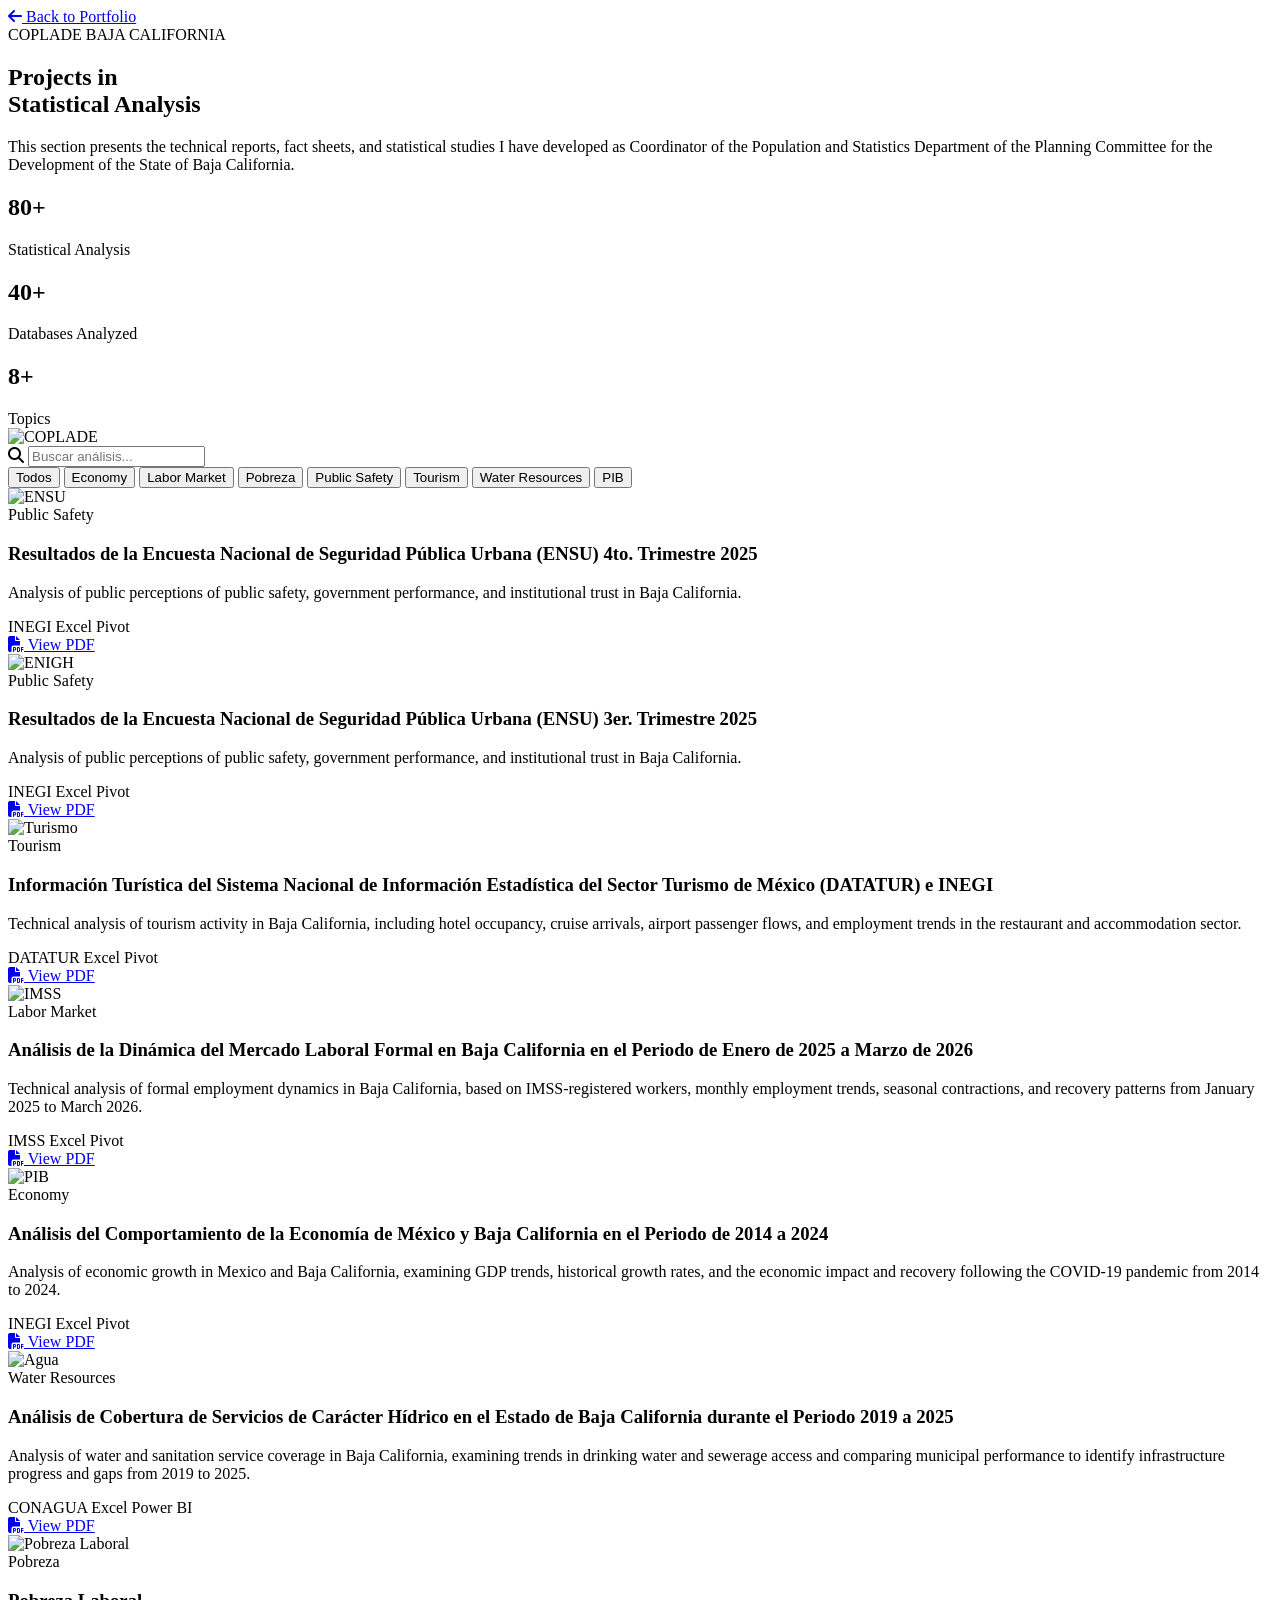
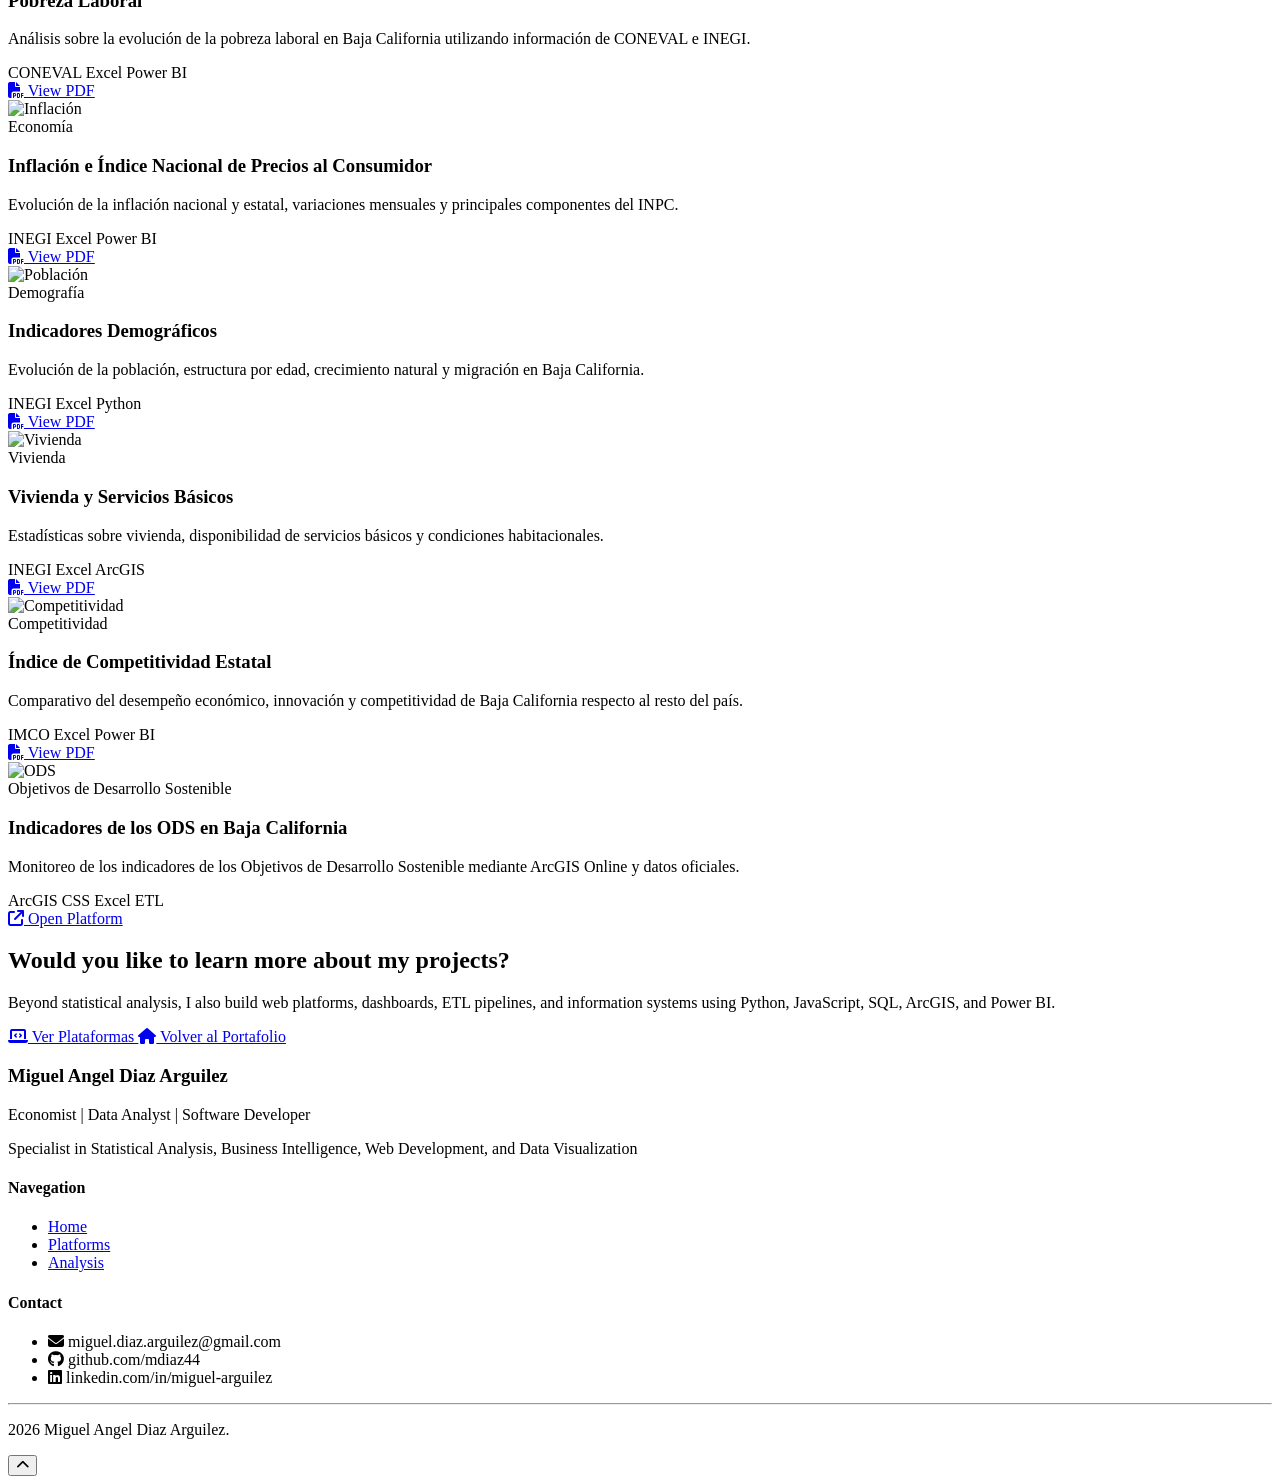
==== analisis.html @ 90a71ef4 "Add files via upload" ====
<!DOCTYPE html>
<html lang="es">

<head>

    <meta charset="UTF-8">

    <meta name="viewport" content="width=device-width, initial-scale=1.0">

    <title>Statistical Analysis | COPLADE Baja California</title>

    <!-- Google Fonts -->

    <link href="https://fonts.googleapis.com/css2?family=Poppins:wght@300;400;500;600;700&display=swap"
        rel="stylesheet">

    <!-- Font Awesome -->

    <link rel="stylesheet"
        href="https://cdnjs.cloudflare.com/ajax/libs/font-awesome/6.7.2/css/all.min.css">

    <link rel="stylesheet" href="css/analisis.css">

</head>

<body>

    <!--==================================================
                    MENU SUPERIOR
    ===================================================-->

    <header class="topbar">

        <div class="container">

            <a href="index.html" class="back-button">

                <i class="fa-solid fa-arrow-left"></i>

                Back to Portfolio

            </a>

        </div>

    </header>

    <!--==================================================
                    HERO
    ===================================================-->

    <section class="hero">

        <div class="container hero-content">

            <div class="hero-text">

                <span class="badge">

                    COPLADE BAJA CALIFORNIA

                </span>

                <h1>

                    Projects in<br>

                    <span>Statistical Analysis</span>

                </h1>

                <p>

                    This section presents the technical reports, fact sheets, and statistical studies I have developed as Coordinator of the Population and Statistics Department of the Planning Committee for the Development of the State of Baja California.

                </p>

                <div class="hero-info">

                    <div>

                        <h2>80+</h2>

                        <span>Statistical Analysis</span>

                    </div>

                    <div>

                        <h2>40+</h2>

                        <span>Databases Analyzed</span>

                    </div>

                    <div>

                        <h2>8+</h2>

                        <span>Topics</span>

                    </div>

                </div>

            </div>

            <div class="hero-image">

                <img src="img/coplade.png"
                    alt="COPLADE">

            </div>

        </div>

    </section>

    <!--==================================================
                    BUSCADOR
    ===================================================-->

    <section class="search-section">

        <div class="container">

            <div class="search-box">

                <i class="fa-solid fa-magnifying-glass"></i>

                <input
                    type="text"
                    id="searchInput"
                    placeholder="Buscar análisis...">

            </div>

        </div>

    </section>

    <!--==================================================
                    FILTROS
    ===================================================-->

    <section class="filters">

        <div class="container">

            <button class="filter active">

                Todos

            </button>

            <button class="filter">

                Economy

            </button>

            <button class="filter">

                Labor Market

            </button>

            <button class="filter">

                Pobreza

            </button>

            <button class="filter">

                Public Safety

            </button>

            <button class="filter">

                Tourism

            </button>

            <button class="filter">

                Water Resources

            </button>

            <button class="filter">

                PIB

            </button>

        </div>

    </section>

    <!--==================================================
                INICIO DE LAS TARJETAS
    ===================================================-->

    <section class="documents">

        <div class="container">

            <div class="documents-grid">

                <!--
                    Aquí comenzarán todas las tarjetas
                    de los análisis estadísticos.
                --><!--==================================================
                TARJETA 1
===================================================-->

<div class="document-card">

    <img src="img/ENSU.jpg"
        alt="ENSU">

    <div class="document-content">

        <span class="category seguridad">
            Public Safety
        </span>

        <h3>
            Resultados de la Encuesta Nacional de Seguridad Pública Urbana (ENSU) 4to. Trimestre 2025
        </h3>

        <p>

            Analysis of public perceptions of public safety, government performance, and institutional trust in Baja California.

        </p>

        <div class="tags">

            <span>INEGI</span>

            <span>Excel</span>

            <span>Pivot</span>

        </div>

        <a href="pdf_analisis/Analisis_Percepción_desempeño_ENSU 4to trim 25.pdf"
            target="_blank"
            class="document-btn">

            <i class="fa-solid fa-file-pdf"></i>

            View PDF

        </a>

    </div>

</div>

<!--==================================================-->

<div class="document-card">

    <img src="img/ENSU.jpg"
        alt="ENIGH">

    <div class="document-content">

        <span class="category seguridad">
            Public Safety
        </span>

        <h3>

            Resultados de la Encuesta Nacional de Seguridad Pública Urbana (ENSU) 3er. Trimestre 2025

        </h3>

        <p>

            Analysis of public perceptions of public safety, government performance, and institutional trust in Baja California.

        </p>

        <div class="tags">

            <span>INEGI</span>

            <span>Excel</span>

            <span>Pivot</span>

        </div>

        <a href="pdf_analisis/Ficha-informativa-ENSU-3er-trim-25_con_graficas.pdf"
            class="document-btn"
            target="_blank">

            <i class="fa-solid fa-file-pdf"></i>

            View PDF

        </a>

    </div>

</div>

<!--==================================================-->

<div class="document-card">

    <img src="img/turismo.png"
        alt="Turismo">

    <div class="document-content">

        <span class="category turismo">

            Tourism

        </span>

        <h3>

            Información Turística del Sistema Nacional de Información Estadística del Sector Turismo de México (DATATUR) e INEGI

        </h3>

        <p>

            Technical analysis of tourism activity in Baja California, including hotel occupancy, cruise arrivals, airport passenger flows, and employment trends in the restaurant and accommodation sector.

        </p>

        <div class="tags">

            <span>DATATUR</span>

            <span>Excel</span>

            <span>Pivot</span>

        </div>

        <a href="pdf_analisis/INFORMACIÓN-SOBRE-TURISMO-DE-BAJA-CALIFORNIA-01.26-2.pdf"
            target="_blank"
            class="document-btn">

            <i class="fa-solid fa-file-pdf"></i>

            View PDF

        </a>

    </div>

</div>

<!--==================================================-->

<div class="document-card">

    <img src="img/IMSS.jpg"
        alt="IMSS">

    <div class="document-content">

        <span class="category empleo">

            Labor Market

        </span>

        <h3>

            Análisis de la Dinámica del Mercado Laboral Formal en Baja California en el Periodo de Enero de 2025 a Marzo de 2026

        </h3>

        <p>

            Technical analysis of formal employment dynamics in Baja California, based on IMSS-registered workers, monthly employment trends, seasonal contractions, and recovery patterns from January 2025 to March 2026.

        </p>

        <div class="tags">

            <span>IMSS</span>

            <span>Excel</span>

            <span>Pivot</span>

        </div>

        <a href="pdf_analisis/trabajadores_IMSS_1_trim_2025_vs_2026.pdf"
            target="_blank"
            class="document-btn">

            <i class="fa-solid fa-file-pdf"></i>

            View PDF

        </a>

    </div>

</div>

<!--==================================================-->

<div class="document-card">

    <img src="img/PIB.png"
        alt="PIB">

    <div class="document-content">

        <span class="category economia">

            Economy

        </span>

        <h3>

            Análisis del Comportamiento de la Economía de México y Baja California en el Periodo de 2014 a 2024

        </h3>

        <p>

            Analysis of economic growth in Mexico and Baja California, examining GDP trends, historical growth rates, and the economic impact and recovery following the COVID-19 pandemic from 2014 to 2024.

        </p>

        <div class="tags">

            <span>INEGI</span>

            <span>Excel</span>

            <span>Pivot</span>

        </div>

        <a href="pdf_analisis/Analisis_PIB_Nacional_y_Estatal.pdf"
            target="_blank"
            class="document-btn">

            <i class="fa-solid fa-file-pdf"></i>

            View PDF

        </a>

    </div>

</div>

<!--==================================================-->

<div class="document-card">

    <img src="img/documentos/agua.webp"
        alt="Agua">

    <div class="document-content">

        <span class="category agua">

            Water Resources

        </span>

        <h3>

            Análisis de Cobertura de Servicios de Carácter Hídrico en el Estado de Baja California durante el Periodo 2019 a 2025

        </h3>

        <p>

            Analysis of water and sanitation service coverage in Baja California, examining trends in drinking water and sewerage access and comparing municipal performance to identify infrastructure progress and gaps from 2019 to 2025.

        </p>

        <div class="tags">

            <span>CONAGUA</span>

            <span>Excel</span>

            <span>Power BI</span>

        </div>

        <a href="pdf/agua.pdf"
            class="document-btn"
            target="_blank">

            <i class="fa-solid fa-file-pdf"></i>

            View PDF

        </a>

    </div>

</div>

<!--==================================================
                TARJETA 7
===================================================-->

<div class="document-card">

    <img src="img/documentos/pobreza.webp" alt="Pobreza Laboral">

    <div class="document-content">

        <span class="category economia">

            Pobreza

        </span>

        <h3>

            Pobreza Laboral

        </h3>

        <p>

            Análisis sobre la evolución de la pobreza laboral en Baja California
            utilizando información de CONEVAL e INEGI.

        </p>

        <div class="tags">

            <span>CONEVAL</span>

            <span>Excel</span>

            <span>Power BI</span>

        </div>

        <a href="pdf/pobreza_laboral.pdf"
            target="_blank"
            class="document-btn">

            <i class="fa-solid fa-file-pdf"></i>

            View PDF

        </a>

    </div>

</div>

<!--==================================================-->

<div class="document-card">

    <img src="img/documentos/inflacion.webp" alt="Inflación">

    <div class="document-content">

        <span class="category economia">

            Economía

        </span>

        <h3>

            Inflación e Índice Nacional de Precios al Consumidor

        </h3>

        <p>

            Evolución de la inflación nacional y estatal, variaciones
            mensuales y principales componentes del INPC.

        </p>

        <div class="tags">

            <span>INEGI</span>

            <span>Excel</span>

            <span>Power BI</span>

        </div>

        <a href="pdf/inflacion.pdf"
            target="_blank"
            class="document-btn">

            <i class="fa-solid fa-file-pdf"></i>

            View PDF

        </a>

    </div>

</div>

<!--==================================================-->

<div class="document-card">

    <img src="img/documentos/poblacion.webp" alt="Población">

    <div class="document-content">

        <span class="category economia">

            Demografía

        </span>

        <h3>

            Indicadores Demográficos

        </h3>

        <p>

            Evolución de la población, estructura por edad,
            crecimiento natural y migración en Baja California.

        </p>

        <div class="tags">

            <span>INEGI</span>

            <span>Excel</span>

            <span>Python</span>

        </div>

        <a href="pdf/poblacion.pdf"
            target="_blank"
            class="document-btn">

            <i class="fa-solid fa-file-pdf"></i>

            View PDF

        </a>

    </div>

</div>

<!--==================================================-->

<div class="document-card">

    <img src="img/documentos/vivienda.webp" alt="Vivienda">

    <div class="document-content">

        <span class="category economia">

            Vivienda

        </span>

        <h3>

            Vivienda y Servicios Básicos

        </h3>

        <p>

            Estadísticas sobre vivienda, disponibilidad
            de servicios básicos y condiciones habitacionales.

        </p>

        <div class="tags">

            <span>INEGI</span>

            <span>Excel</span>

            <span>ArcGIS</span>

        </div>

        <a href="pdf/vivienda.pdf"
            target="_blank"
            class="document-btn">

            <i class="fa-solid fa-file-pdf"></i>

            View PDF

        </a>

    </div>

</div>

<!--==================================================-->

<div class="document-card">

    <img src="img/documentos/competitividad.webp" alt="Competitividad">

    <div class="document-content">

        <span class="category economia">

            Competitividad

        </span>

        <h3>

            Índice de Competitividad Estatal

        </h3>

        <p>

            Comparativo del desempeño económico,
            innovación y competitividad de Baja California
            respecto al resto del país.

        </p>

        <div class="tags">

            <span>IMCO</span>

            <span>Excel</span>

            <span>Power BI</span>

        </div>

        <a href="pdf/competitividad.pdf"
            target="_blank"
            class="document-btn">

            <i class="fa-solid fa-file-pdf"></i>

            View PDF

        </a>

    </div>

</div>

<!--==================================================-->

<div class="document-card">

    <img src="img/documentos/ods.webp" alt="ODS">

    <div class="document-content">

        <span class="category agua">

            Objetivos de Desarrollo Sostenible

        </span>

        <h3>

            Indicadores de los ODS en Baja California

        </h3>

        <p>

            Monitoreo de los indicadores de los Objetivos
            de Desarrollo Sostenible mediante ArcGIS Online
            y datos oficiales.

        </p>

        <div class="tags">

            <span>ArcGIS</span>

            <span>CSS</span>

            <span>Excel</span>

            <span>ETL</span>

        </div>

        <a href="https://ods-coplade-copladebc.hub.arcgis.com/"
            target="_blank"
            class="document-btn">

            <i class="fa-solid fa-arrow-up-right-from-square"></i>

            Open Platform

        </a>

    </div>

</div>

<!--==================================================
        FIN DE LA GALERÍA
===================================================-->

            </div>

        </div>

    </section>

<!--==================================================
                LLAMADA A LA ACCIÓN
===================================================-->

<section class="cta">

    <div class="container">

        <div class="cta-box">

            <h2>

                Would you like to learn more about my projects?

            </h2>

            <p>

                Beyond statistical analysis, I also build web platforms, dashboards, ETL pipelines, and information systems using Python, JavaScript, SQL, ArcGIS, and Power BI.

            </p>

            <div class="cta-buttons">

                <a href="index.html#proyectos" class="btn-primary">

                    <i class="fa-solid fa-laptop-code"></i>

                    Ver Plataformas

                </a>

                <a href="index.html" class="btn-secondary">

                    <i class="fa-solid fa-house"></i>

                    Volver al Portafolio

                </a>

            </div>

        </div>

    </div>

</section>

<!--==================================================
                    FOOTER
===================================================-->

<footer>

    <div class="container">

        <div class="footer-content">

            <div class="footer-about">

                <h3>

                    Miguel Angel Diaz Arguilez

                </h3>

                <p>

                    Economist | Data Analyst | Software Developer

                </p>

                <p>

                    Specialist in Statistical Analysis, Business Intelligence, Web Development, and Data Visualization

                </p>

            </div>

            <div class="footer-links">

                <h4>

                    Navegation

                </h4>

                <ul>

                    <li>

                        <a href="index.html">

                            Home

                        </a>

                    </li>

                    <li>

                        <a href="index.html#proyectos">

                            Platforms

                        </a>

                    </li>

                    <li>

                        <a href="index.html#analisis">

                            Analysis

                        </a>

                    </li>

                </ul>

            </div>

            <div class="footer-contact">

                <h4>

                    Contact

                </h4>

                <ul>

                    <li>

                        <i class="fa-solid fa-envelope"></i>

                        miguel.diaz.arguilez@gmail.com

                    </li>

                    <li>

                        <i class="fab fa-github"></i>

                        github.com/mdiaz44

                    </li>

                    <li>

                        <i class="fab fa-linkedin"></i>

                        linkedin.com/in/miguel-arguilez

                    </li>

                </ul>

            </div>

        </div>

        <hr>

        <div class="footer-bottom">

            <p>

                2026 Miguel Angel Diaz Arguilez.

            </p>

        </div>

    </div>

</footer>

<!--==================================================
            BOTÓN VOLVER ARRIBA
===================================================-->

<button id="topBtn">

    <i class="fa-solid fa-chevron-up"></i>

</button>

<!--==================================================
            JAVASCRIPT
===================================================-->

<script src="js/analisis.js"></script>

</body>

</html>
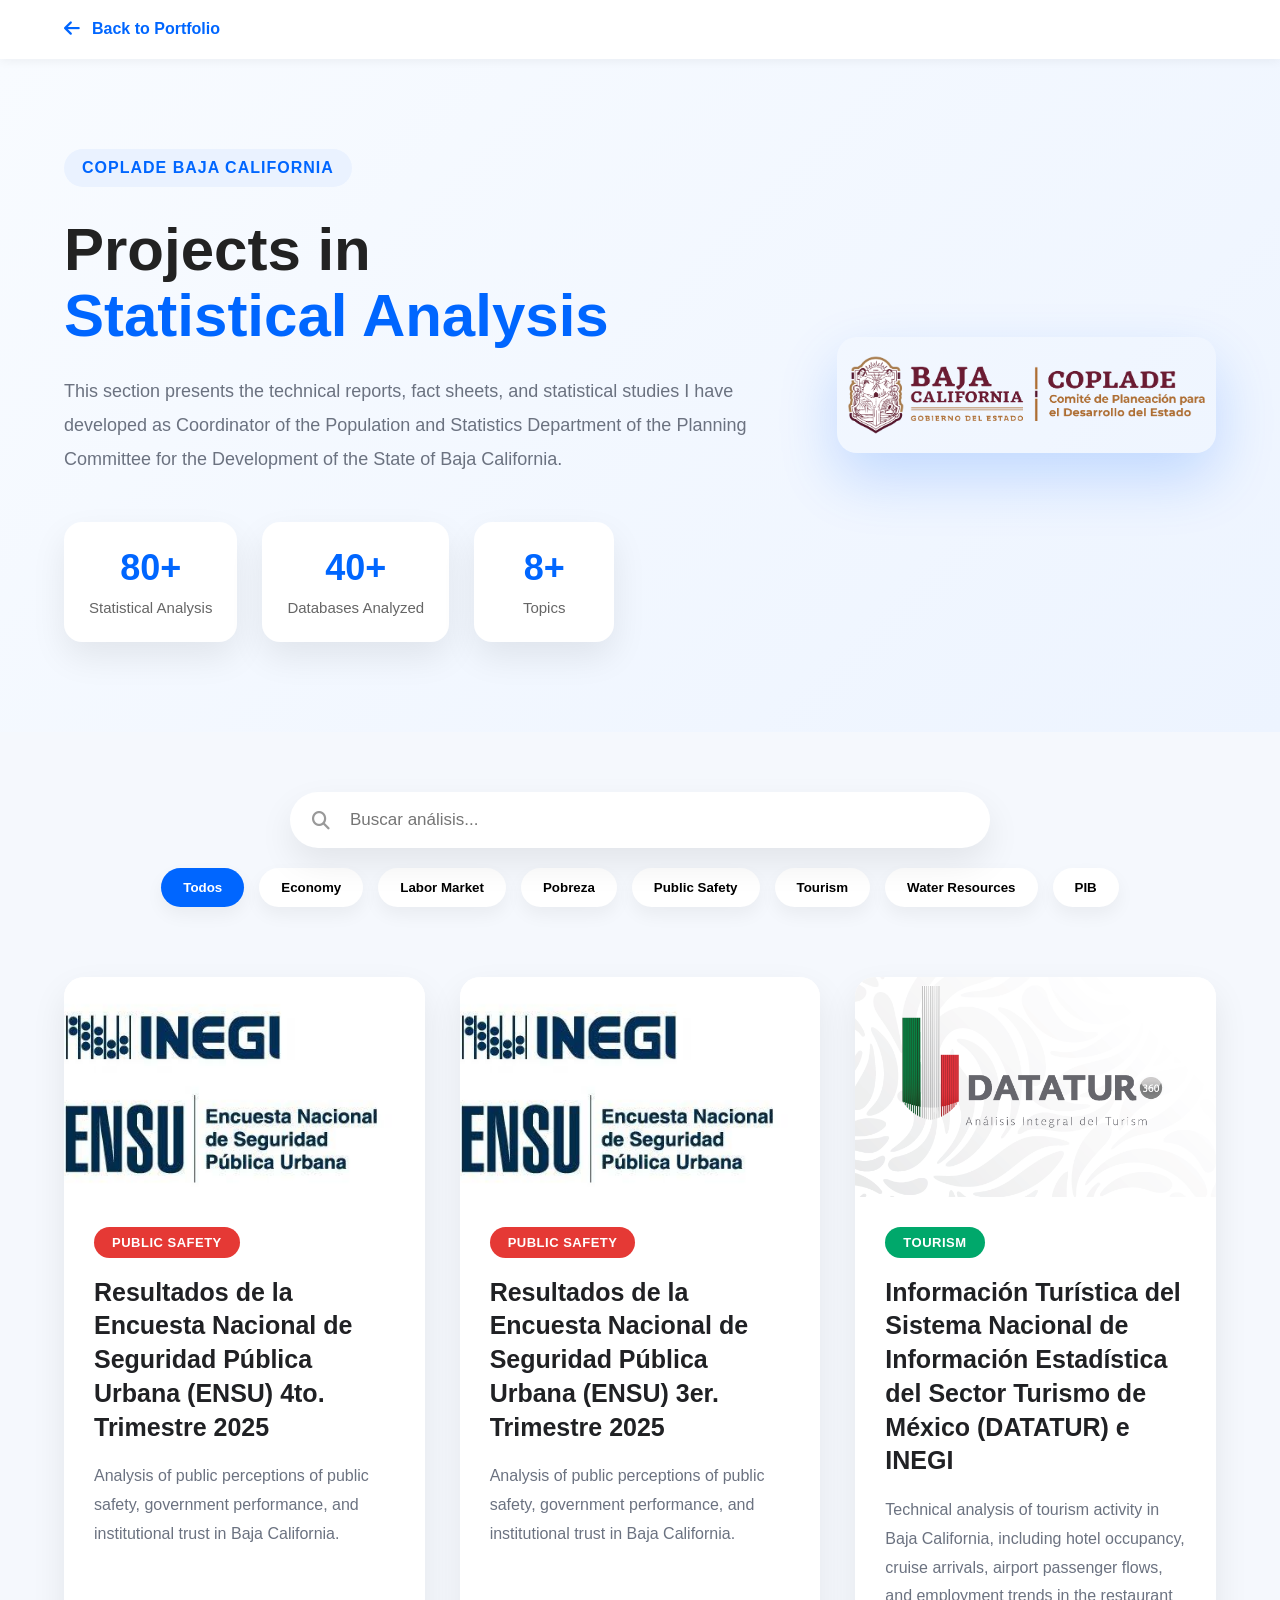
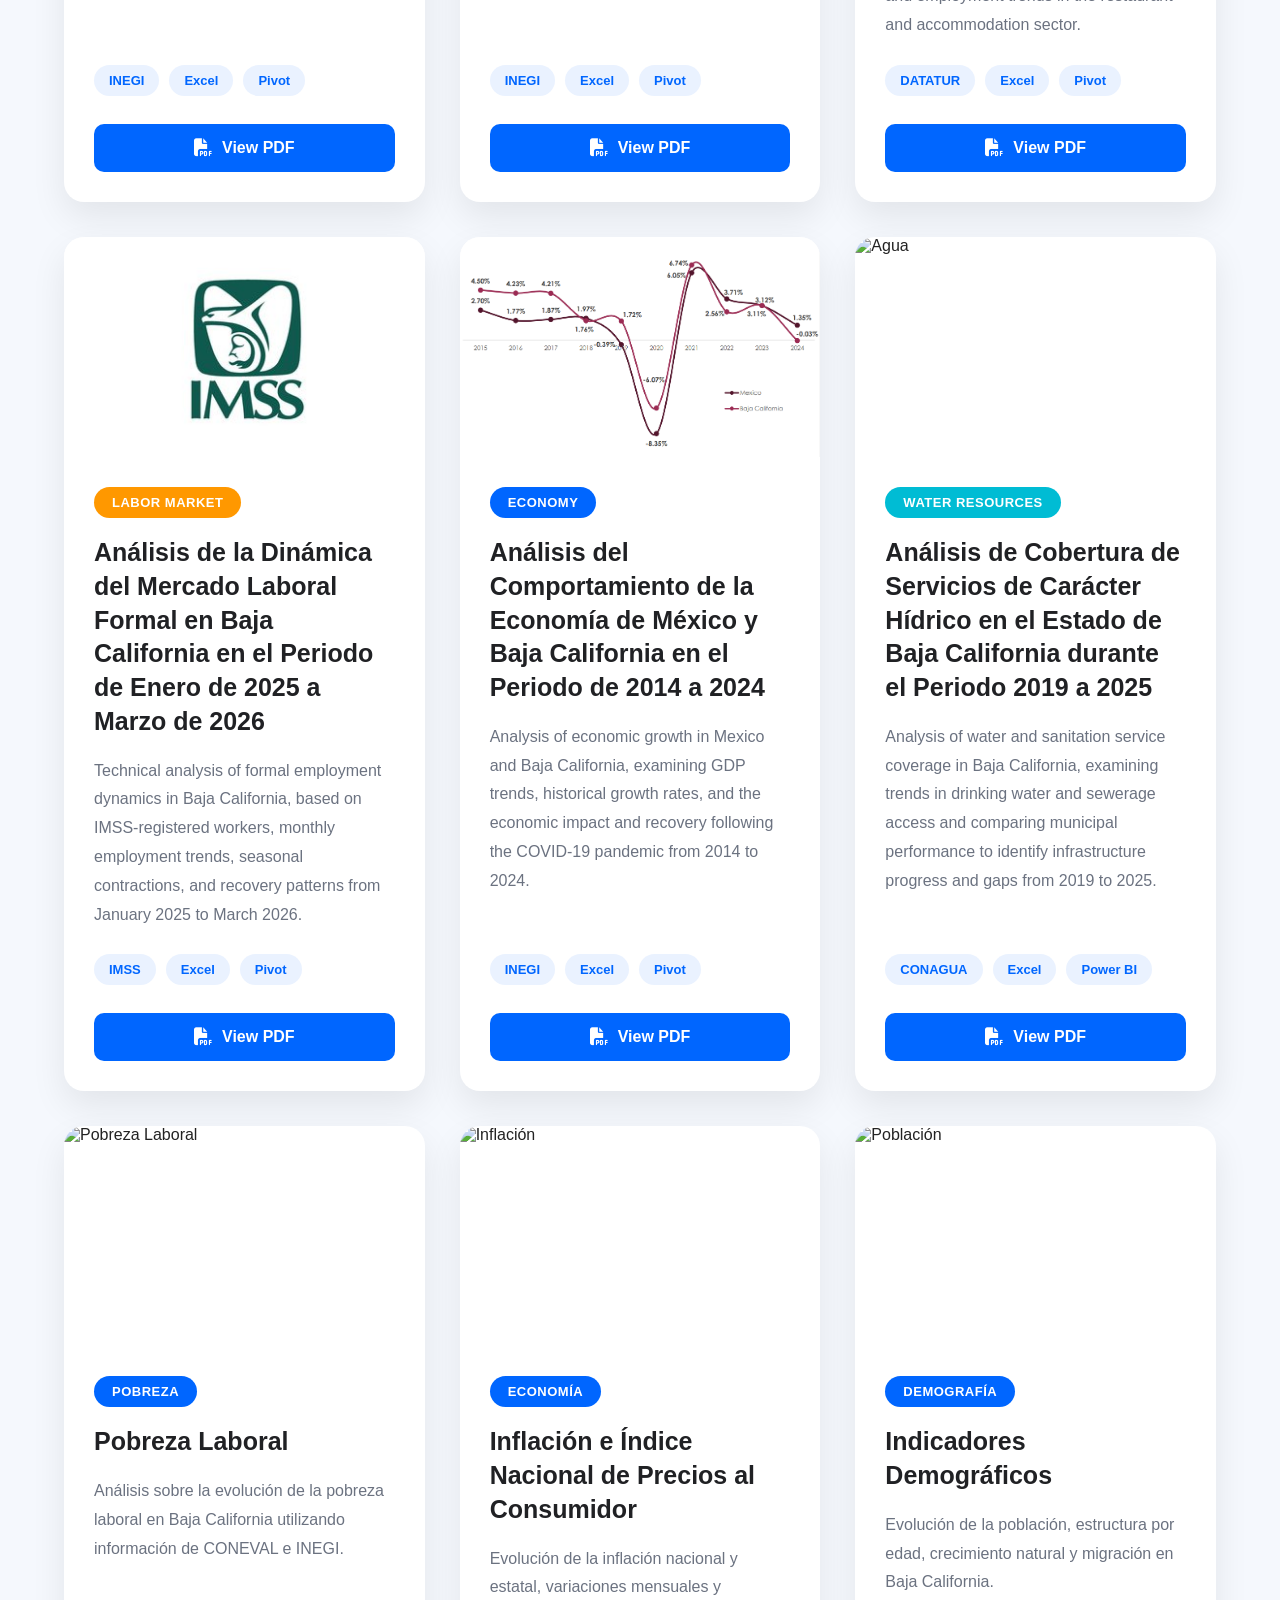
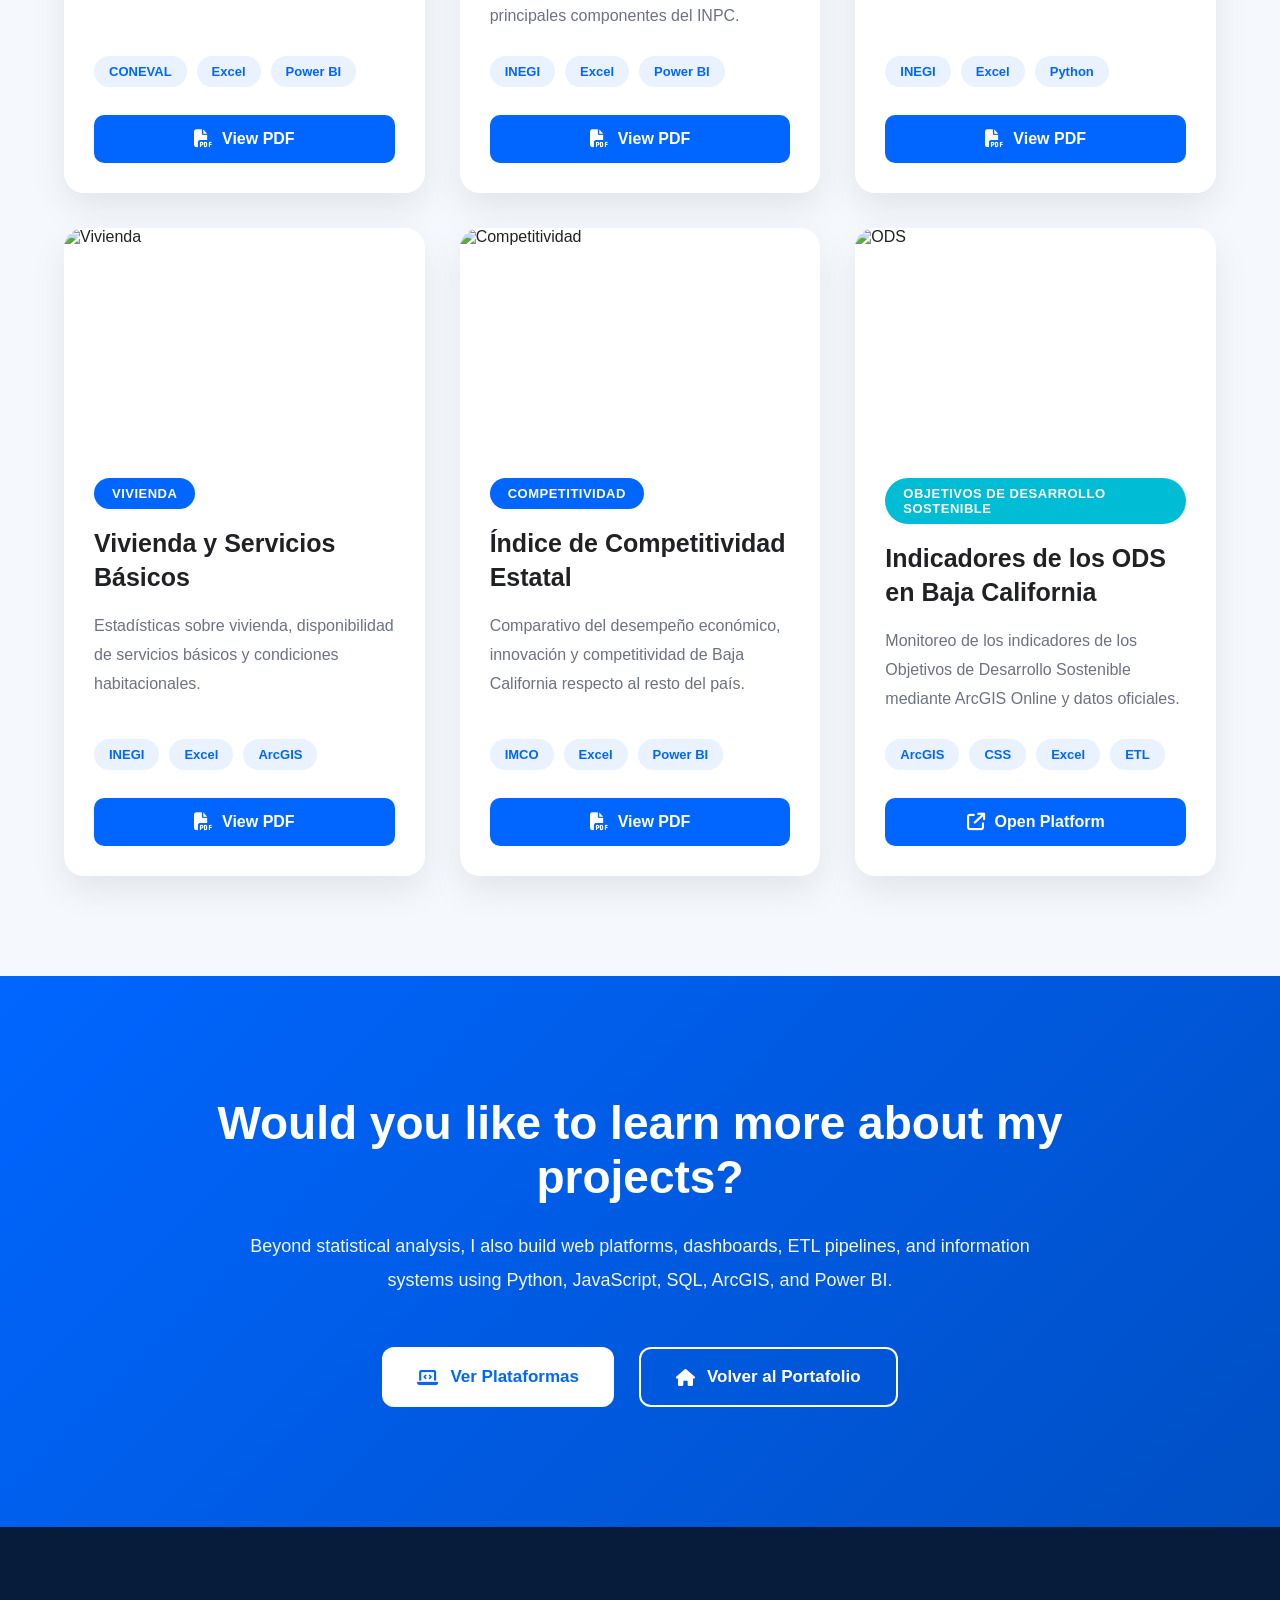
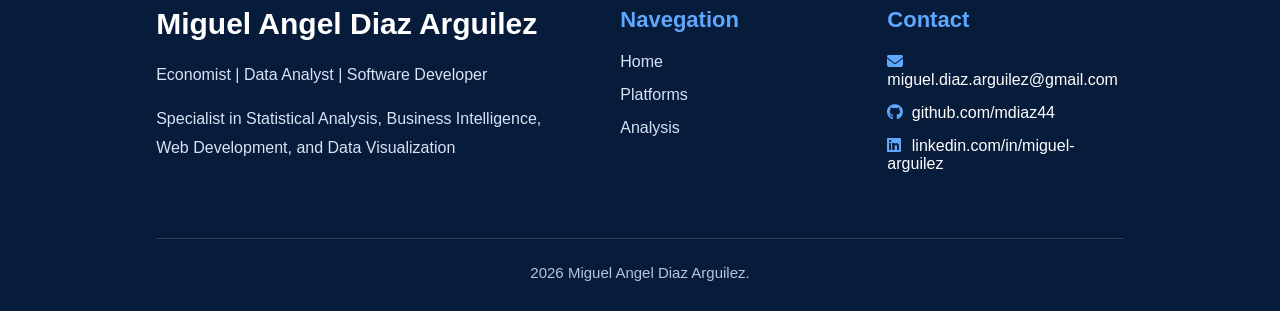
==== commit 5616b62d: "Update analisis.html" ====
--- a/analisis.html
+++ b/analisis.html
@@ -107,7 +107,7 @@
 
             <div class="hero-image">
 
-                <img src="img/coplade.png"
+                <img src="img/COPLADE.png"
                     alt="COPLADE">
 
             </div>
@@ -1035,4 +1035,4 @@
 </body>
 
 </html>
-            +            
--- a/css/analisis.css
+++ b/css/analisis.css
@@ -0,0 +1,1382 @@
+/*==================================================
+                RESET
+==================================================*/
+
+*{
+    margin:0;
+    padding:0;
+    box-sizing:border-box;
+}
+
+html{
+    scroll-behavior:smooth;
+}
+
+body{
+
+    font-family:'Poppins',sans-serif;
+
+    background:#F5F8FD;
+
+    color:#222;
+
+}
+
+/*==================================================
+                VARIABLES
+==================================================*/
+
+:root{
+
+    --primary:#0066FF;
+
+    --primary-dark:#004FC4;
+
+    --primary-light:#EAF2FF;
+
+    --text:#202124;
+
+    --text-light:#6B7280;
+
+    --white:#ffffff;
+
+    --shadow:0 15px 35px rgba(0,0,0,.08);
+
+}
+
+.container{
+
+    width:90%;
+
+    max-width:1300px;
+
+    margin:auto;
+
+}
+
+/*==================================================
+                MENU SUPERIOR
+==================================================*/
+
+.topbar{
+
+    background:white;
+
+    padding:20px 0;
+
+    box-shadow:0 2px 10px rgba(0,0,0,.05);
+
+    position:sticky;
+
+    top:0;
+
+    z-index:999;
+
+}
+
+.back-button{
+
+    display:inline-flex;
+
+    align-items:center;
+
+    gap:12px;
+
+    color:var(--primary);
+
+    text-decoration:none;
+
+    font-weight:600;
+
+    transition:.3s;
+
+}
+
+.back-button:hover{
+
+    transform:translateX(-5px);
+
+}
+
+.back-button i{
+
+    font-size:18px;
+
+}
+
+/*==================================================
+                    HERO
+==================================================*/
+
+.hero{
+
+    padding:90px 0;
+
+    background:linear-gradient(135deg,#F8FBFF,#EDF4FF);
+
+}
+
+.hero-content{
+
+    display:grid;
+
+    grid-template-columns:1.3fr .7fr;
+
+    align-items:center;
+
+    gap:70px;
+
+}
+
+.badge{
+
+    display:inline-block;
+
+    padding:10px 18px;
+
+    border-radius:30px;
+
+    background:var(--primary-light);
+
+    color:var(--primary);
+
+    font-weight:600;
+
+    margin-bottom:30px;
+
+    letter-spacing:1px;
+
+}
+
+.hero h1{
+
+    font-size:60px;
+
+    line-height:1.1;
+
+    margin-bottom:25px;
+
+}
+
+.hero h1 span{
+
+    color:var(--primary);
+
+}
+
+.hero p{
+
+    color:var(--text-light);
+
+    font-size:18px;
+
+    line-height:1.9;
+
+    margin-bottom:45px;
+
+}
+
+/*==================================================
+                ESTADISTICAS
+==================================================*/
+
+.hero-info{
+
+    display:flex;
+
+    gap:25px;
+
+}
+
+.hero-info div{
+
+    background:white;
+
+    padding:25px;
+
+    border-radius:18px;
+
+    box-shadow:var(--shadow);
+
+    text-align:center;
+
+    min-width:140px;
+
+    transition:.3s;
+
+}
+
+.hero-info div:hover{
+
+    transform:translateY(-8px);
+
+}
+
+.hero-info h2{
+
+    color:var(--primary);
+
+    font-size:36px;
+
+    margin-bottom:10px;
+
+}
+
+.hero-info span{
+
+    color:#666;
+
+    font-size:15px;
+
+}
+
+/*==================================================
+                    IMAGEN
+==================================================*/
+
+.hero-image{
+
+    display:flex;
+
+    justify-content:center;
+
+}
+
+.hero-image img{
+
+    width:100%;
+
+    max-width:380px;
+
+    border-radius:20px;
+
+    box-shadow:0 25px 60px rgba(0,102,255,.20);
+
+}
+
+/*==================================================
+                    BUSCADOR
+==================================================*/
+
+.search-section{
+
+    padding:60px 0 20px;
+
+}
+
+.search-box{
+
+    position:relative;
+
+    max-width:700px;
+
+    margin:auto;
+
+}
+
+.search-box input{
+
+    width:100%;
+
+    padding:18px 20px 18px 60px;
+
+    border:none;
+
+    border-radius:50px;
+
+    background:white;
+
+    box-shadow:var(--shadow);
+
+    font-size:17px;
+
+    outline:none;
+
+}
+
+.search-box i{
+
+    position:absolute;
+
+    left:22px;
+
+    top:20px;
+
+    color:#999;
+
+    font-size:18px;
+
+}
+
+/*==================================================
+                    FILTROS
+==================================================*/
+
+.filters{
+
+    padding-bottom:70px;
+
+}
+
+.filters .container{
+
+    display:flex;
+
+    justify-content:center;
+
+    gap:15px;
+
+    flex-wrap:wrap;
+
+}
+
+.filter{
+
+    border:none;
+
+    background:white;
+
+    padding:12px 22px;
+
+    border-radius:30px;
+
+    cursor:pointer;
+
+    font-weight:600;
+
+    transition:.3s;
+
+    box-shadow:0 8px 18px rgba(0,0,0,.05);
+
+}
+
+.filter:hover{
+
+    background:var(--primary);
+
+    color:white;
+
+}
+
+.filter.active{
+
+    background:var(--primary);
+
+    color:white;
+
+}
+
+/*==================================================
+                DOCUMENTOS
+==================================================*/
+
+.documents{
+
+    padding-bottom:100px;
+
+}
+
+.documents-grid{
+
+    display:grid;
+
+    grid-template-columns:repeat(auto-fit,minmax(360px,1fr));
+
+    gap:35px;
+
+}
+
+/*==================================================
+                RESPONSIVE
+==================================================*/
+
+@media(max-width:1100px){
+
+.hero-content{
+
+grid-template-columns:1fr;
+
+text-align:center;
+
+}
+
+.hero-info{
+
+justify-content:center;
+
+flex-wrap:wrap;
+
+}
+
+.hero-image{
+
+margin-top:40px;
+
+}
+
+}
+
+@media(max-width:768px){
+
+.hero{
+
+padding:70px 25px;
+
+}
+
+.hero h1{
+
+font-size:42px;
+
+}
+
+.hero p{
+
+font-size:16px;
+
+}
+
+.hero-info{
+
+flex-direction:column;
+
+align-items:center;
+
+}
+
+.hero-info div{
+
+width:220px;
+
+}
+
+.search-section{
+
+padding:40px 20px 20px;
+
+}
+
+.filters{
+
+padding:20px;
+
+}
+
+.filter{
+
+padding:10px 18px;
+
+font-size:14px;
+
+}
+
+}
+
+@media(max-width:500px){
+
+.hero h1{
+
+font-size:34px;
+
+}
+
+.badge{
+
+font-size:13px;
+
+}
+
+.search-box input{
+
+font-size:15px;
+
+padding:16px 18px 16px 50px;
+
+}
+
+.search-box i{
+
+top:18px;
+
+left:20px;
+
+}
+
+}
+
+/*==================================================
+                TARJETAS DE DOCUMENTOS
+==================================================*/
+
+.document-card{
+
+    background:#FFF;
+
+    border-radius:20px;
+
+    overflow:hidden;
+
+    box-shadow:0 15px 35px rgba(0,0,0,.08);
+
+    transition:.35s;
+
+    display:flex;
+
+    flex-direction:column;
+
+}
+
+.document-card:hover{
+
+    transform:translateY(-12px);
+
+    box-shadow:0 25px 55px rgba(0,102,255,.18);
+
+}
+
+/*==================================================
+                    IMAGEN
+==================================================*/
+
+.document-card img{
+
+    width:100%;
+
+    height:220px;
+
+    object-fit:cover;
+
+    transition:.4s;
+
+}
+
+.document-card:hover img{
+
+    transform:scale(1.05);
+
+}
+
+/*==================================================
+                CONTENIDO
+==================================================*/
+
+.document-content{
+
+    padding:30px;
+
+    display:flex;
+
+    flex-direction:column;
+
+    flex:1;
+
+}
+
+.document-content h3{
+
+    font-size:25px;
+
+    color:var(--text);
+
+    margin:18px 0;
+
+    line-height:1.35;
+
+}
+
+.document-content p{
+
+    color:var(--text-light);
+
+    line-height:1.8;
+
+    margin-bottom:25px;
+
+    flex:1;
+
+}
+
+/*==================================================
+                CATEGORIAS
+==================================================*/
+
+.category{
+
+    display:inline-block;
+
+    align-self:flex-start;
+
+    padding:8px 18px;
+
+    border-radius:30px;
+
+    color:#FFF;
+
+    font-size:13px;
+
+    font-weight:600;
+
+    text-transform:uppercase;
+
+    letter-spacing:.5px;
+
+}
+
+/* Colores */
+
+.economia{
+
+    background:#0066FF;
+
+}
+
+.seguridad{
+
+    background:#E53935;
+
+}
+
+.turismo{
+
+    background:#00A86B;
+
+}
+
+.empleo{
+
+    background:#FF9800;
+
+}
+
+.agua{
+
+    background:#00BCD4;
+
+}
+
+/*==================================================
+                TECNOLOGIAS
+==================================================*/
+
+.tags{
+
+    display:flex;
+
+    flex-wrap:wrap;
+
+    gap:10px;
+
+    margin-bottom:28px;
+
+}
+
+.tags span{
+
+    background:var(--primary-light);
+
+    color:var(--primary);
+
+    padding:8px 15px;
+
+    border-radius:25px;
+
+    font-size:13px;
+
+    font-weight:600;
+
+    transition:.3s;
+
+}
+
+.tags span:hover{
+
+    background:var(--primary);
+
+    color:white;
+
+}
+
+/*==================================================
+                BOTON PDF
+==================================================*/
+
+.document-btn{
+
+    display:flex;
+
+    justify-content:center;
+
+    align-items:center;
+
+    gap:10px;
+
+    text-decoration:none;
+
+    background:var(--primary);
+
+    color:white;
+
+    padding:15px;
+
+    border-radius:10px;
+
+    font-weight:600;
+
+    transition:.3s;
+
+}
+
+.document-btn:hover{
+
+    background:var(--primary-dark);
+
+}
+
+.document-btn i{
+
+    font-size:18px;
+
+}
+
+/*==================================================
+                ANIMACION
+==================================================*/
+
+.document-card{
+
+    animation:fadeUp .8s ease;
+
+}
+
+@keyframes fadeUp{
+
+    from{
+
+        opacity:0;
+
+        transform:translateY(40px);
+
+    }
+
+    to{
+
+        opacity:1;
+
+        transform:translateY(0);
+
+    }
+
+}
+
+/*==================================================
+                RESPONSIVE
+==================================================*/
+
+@media(max-width:992px){
+
+    .documents-grid{
+
+        grid-template-columns:repeat(auto-fit,minmax(320px,1fr));
+
+    }
+
+}
+
+@media(max-width:768px){
+
+    .document-card img{
+
+        height:200px;
+
+    }
+
+    .document-content{
+
+        padding:25px;
+
+    }
+
+    .document-content h3{
+
+        font-size:22px;
+
+    }
+
+}
+
+@media(max-width:500px){
+
+    .document-content{
+
+        padding:20px;
+
+    }
+
+    .document-content h3{
+
+        font-size:20px;
+
+    }
+
+    .document-content p{
+
+        font-size:15px;
+
+    }
+
+    .category{
+
+        font-size:12px;
+
+    }
+
+}
+
+.document-card{
+
+    position:relative;
+
+    overflow:hidden;
+
+}
+
+.document-card::before{
+
+    content:"";
+
+    position:absolute;
+
+    top:0;
+
+    left:-120%;
+
+    width:70%;
+
+    height:100%;
+
+    background:linear-gradient(
+        120deg,
+        transparent,
+        rgba(255,255,255,.45),
+        transparent
+    );
+
+    transition:.7s;
+
+}
+
+.document-card:hover::before{
+
+    left:130%;
+
+}
+
+/*=========================================
+        ANIMACIONES JS
+=========================================*/
+
+.document-card{
+
+    opacity:0;
+
+    transform:translateY(40px);
+
+}
+
+.document-card.show{
+
+    opacity:1;
+
+    transform:translateY(0);
+
+    transition:.7s ease;
+
+}
+
+/*=========================================
+        BOTON TOP
+=========================================*/
+
+#topBtn{
+
+    position:fixed;
+
+    bottom:30px;
+
+    right:30px;
+
+    width:55px;
+
+    height:55px;
+
+    border:none;
+
+    border-radius:50%;
+
+    background:#0066FF;
+
+    color:white;
+
+    cursor:pointer;
+
+    display:none;
+
+    justify-content:center;
+
+    align-items:center;
+
+    font-size:20px;
+
+    box-shadow:0 15px 30px rgba(0,0,0,.2);
+
+    transition:.3s;
+
+    z-index:999;
+
+}
+
+#topBtn:hover{
+
+    background:#004FC4;
+
+    transform:translateY(-5px);
+
+}
+
+/*==================================================
+                CALL TO ACTION
+==================================================*/
+
+.cta{
+
+    padding:120px 8%;
+
+    background:linear-gradient(135deg,#0066FF,#004FC4);
+
+    color:white;
+
+}
+
+.cta-box{
+
+    max-width:1000px;
+
+    margin:auto;
+
+    text-align:center;
+
+}
+
+.cta-box h2{
+
+    font-size:46px;
+
+    margin-bottom:25px;
+
+    font-weight:700;
+
+}
+
+.cta-box p{
+
+    font-size:18px;
+
+    line-height:1.9;
+
+    opacity:.95;
+
+    max-width:800px;
+
+    margin:auto;
+
+}
+
+/*==================================================
+                BOTONES CTA
+==================================================*/
+
+.cta-buttons{
+
+    display:flex;
+
+    justify-content:center;
+
+    gap:25px;
+
+    margin-top:50px;
+
+    flex-wrap:wrap;
+
+}
+
+.cta-buttons a{
+
+    text-decoration:none;
+
+    padding:18px 35px;
+
+    border-radius:12px;
+
+    font-weight:600;
+
+    transition:.35s;
+
+    display:flex;
+
+    align-items:center;
+
+    gap:12px;
+
+    font-size:17px;
+
+}
+
+.btn-primary{
+
+    background:white;
+
+    color:#0066FF;
+
+}
+
+.btn-primary:hover{
+
+    transform:translateY(-5px);
+
+    box-shadow:0 20px 40px rgba(255,255,255,.25);
+
+}
+
+.btn-secondary{
+
+    border:2px solid white;
+
+    color:white;
+
+}
+
+.btn-secondary:hover{
+
+    background:white;
+
+    color:#0066FF;
+
+    transform:translateY(-5px);
+
+}
+
+/*==================================================
+                    FOOTER
+==================================================*/
+
+footer{
+
+    background:#071B3A;
+
+    color:white;
+
+    padding:80px 8% 30px;
+
+}
+
+.footer-content{
+
+    display:grid;
+
+    grid-template-columns:2fr 1fr 1.2fr;
+
+    gap:70px;
+
+}
+
+.footer-content h3{
+
+    font-size:30px;
+
+    margin-bottom:20px;
+
+}
+
+.footer-content h4{
+
+    font-size:22px;
+
+    margin-bottom:20px;
+
+    color:#5FA8FF;
+
+}
+
+.footer-content p{
+
+    color:#D8E3F5;
+
+    line-height:1.8;
+
+    margin-bottom:15px;
+
+}
+
+.footer-content ul{
+
+    list-style:none;
+
+}
+
+.footer-content li{
+
+    margin-bottom:15px;
+
+}
+
+.footer-content a{
+
+    color:#D8E3F5;
+
+    text-decoration:none;
+
+    transition:.3s;
+
+}
+
+.footer-content a:hover{
+
+    color:white;
+
+    padding-left:8px;
+
+}
+
+.footer-contact i{
+
+    color:#5FA8FF;
+
+    margin-right:10px;
+
+    width: 10px;
+
+}
+
+footer hr{
+
+    margin:50px 0 25px;
+
+    border:none;
+
+    height:1px;
+
+    background:rgba(255,255,255,.15);
+
+}
+
+.footer-bottom{
+
+    text-align:center;
+
+}
+
+.footer-bottom p{
+
+    color:#B8C6DD;
+
+    font-size:15px;
+
+}
+
+/*==================================================
+                BOTON TOP
+==================================================*/
+
+#topBtn{
+
+    position:fixed;
+
+    right:30px;
+
+    bottom:30px;
+
+    width:58px;
+
+    height:58px;
+
+    border:none;
+
+    border-radius:50%;
+
+    background:#0066FF;
+
+    color:white;
+
+    cursor:pointer;
+
+    display:none;
+
+    justify-content:center;
+
+    align-items:center;
+
+    font-size:20px;
+
+    box-shadow:0 15px 35px rgba(0,102,255,.35);
+
+    transition:.35s;
+
+    z-index:999;
+
+}
+
+#topBtn:hover{
+
+    transform:translateY(-6px);
+
+    background:#004FC4;
+
+}
+
+/*==================================================
+                ANIMACIONES
+==================================================*/
+
+.footer-content>div{
+
+    animation:fadeUp .8s ease;
+
+}
+
+.cta-box{
+
+    animation:fadeUp .8s ease;
+
+}
+
+@keyframes fadeUp{
+
+    from{
+
+        opacity:0;
+
+        transform:translateY(40px);
+
+    }
+
+    to{
+
+        opacity:1;
+
+        transform:translateY(0);
+
+    }
+
+}
+
+/*==================================================
+                RESPONSIVE
+==================================================*/
+
+@media(max-width:992px){
+
+.footer-content{
+
+grid-template-columns:1fr;
+
+text-align:center;
+
+gap:40px;
+
+}
+
+.footer-contact i{
+
+margin-right:5px;
+
+}
+
+}
+
+@media(max-width:768px){
+
+.cta{
+
+padding:90px 25px;
+
+}
+
+.cta-box h2{
+
+font-size:34px;
+
+}
+
+.cta-box p{
+
+font-size:16px;
+
+}
+
+.cta-buttons{
+
+flex-direction:column;
+
+align-items:center;
+
+}
+
+.cta-buttons a{
+
+width:100%;
+
+max-width:330px;
+
+justify-content:center;
+
+}
+
+footer{
+
+padding:60px 25px 30px;
+
+}
+
+}
+
+@media(max-width:500px){
+
+.cta-box h2{
+
+font-size:28px;
+
+}
+
+.footer-content h3{
+
+font-size:24px;
+
+}
+
+.footer-content h4{
+
+font-size:20px;
+
+}
+
+.footer-content{
+
+gap:30px;
+
+}
+
+#topBtn{
+
+width:50px;
+
+height:50px;
+
+font-size:18px;
+
+right:20px;
+
+bottom:20px;
+
+}
+
+}
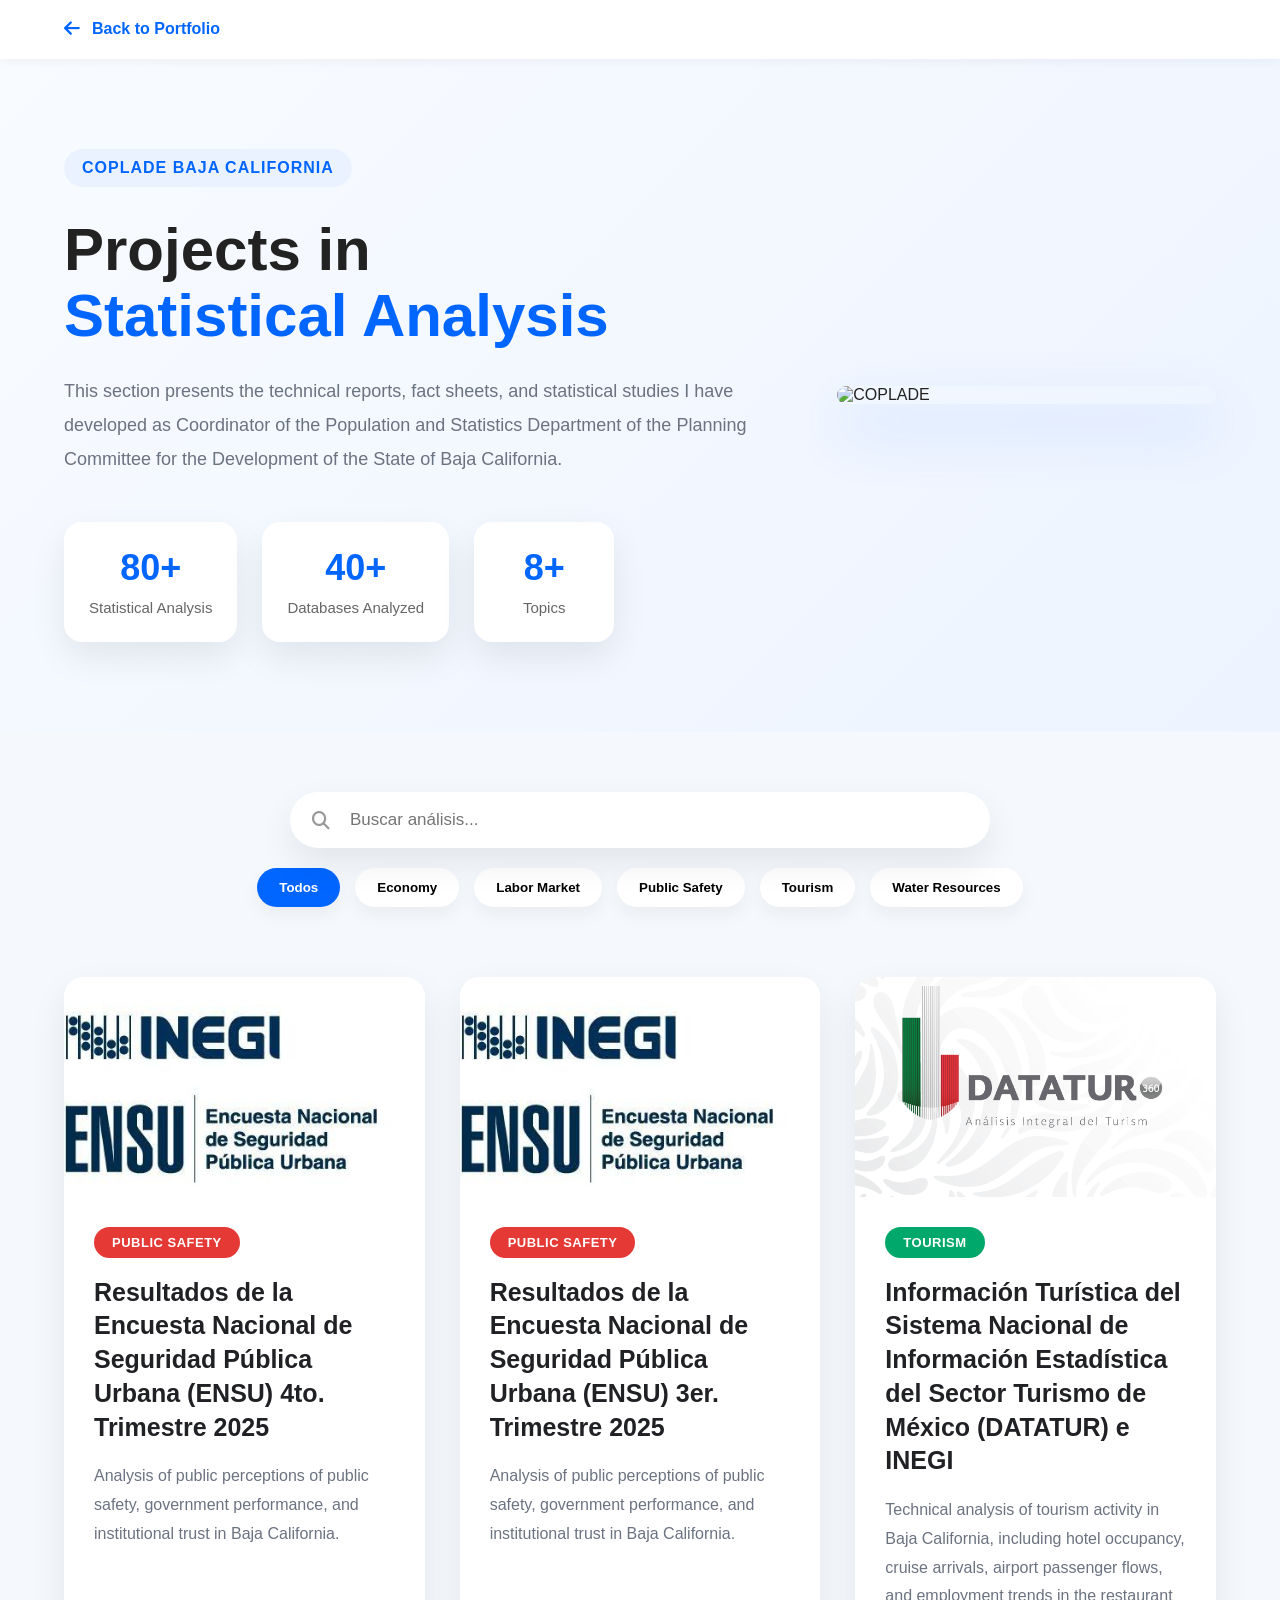
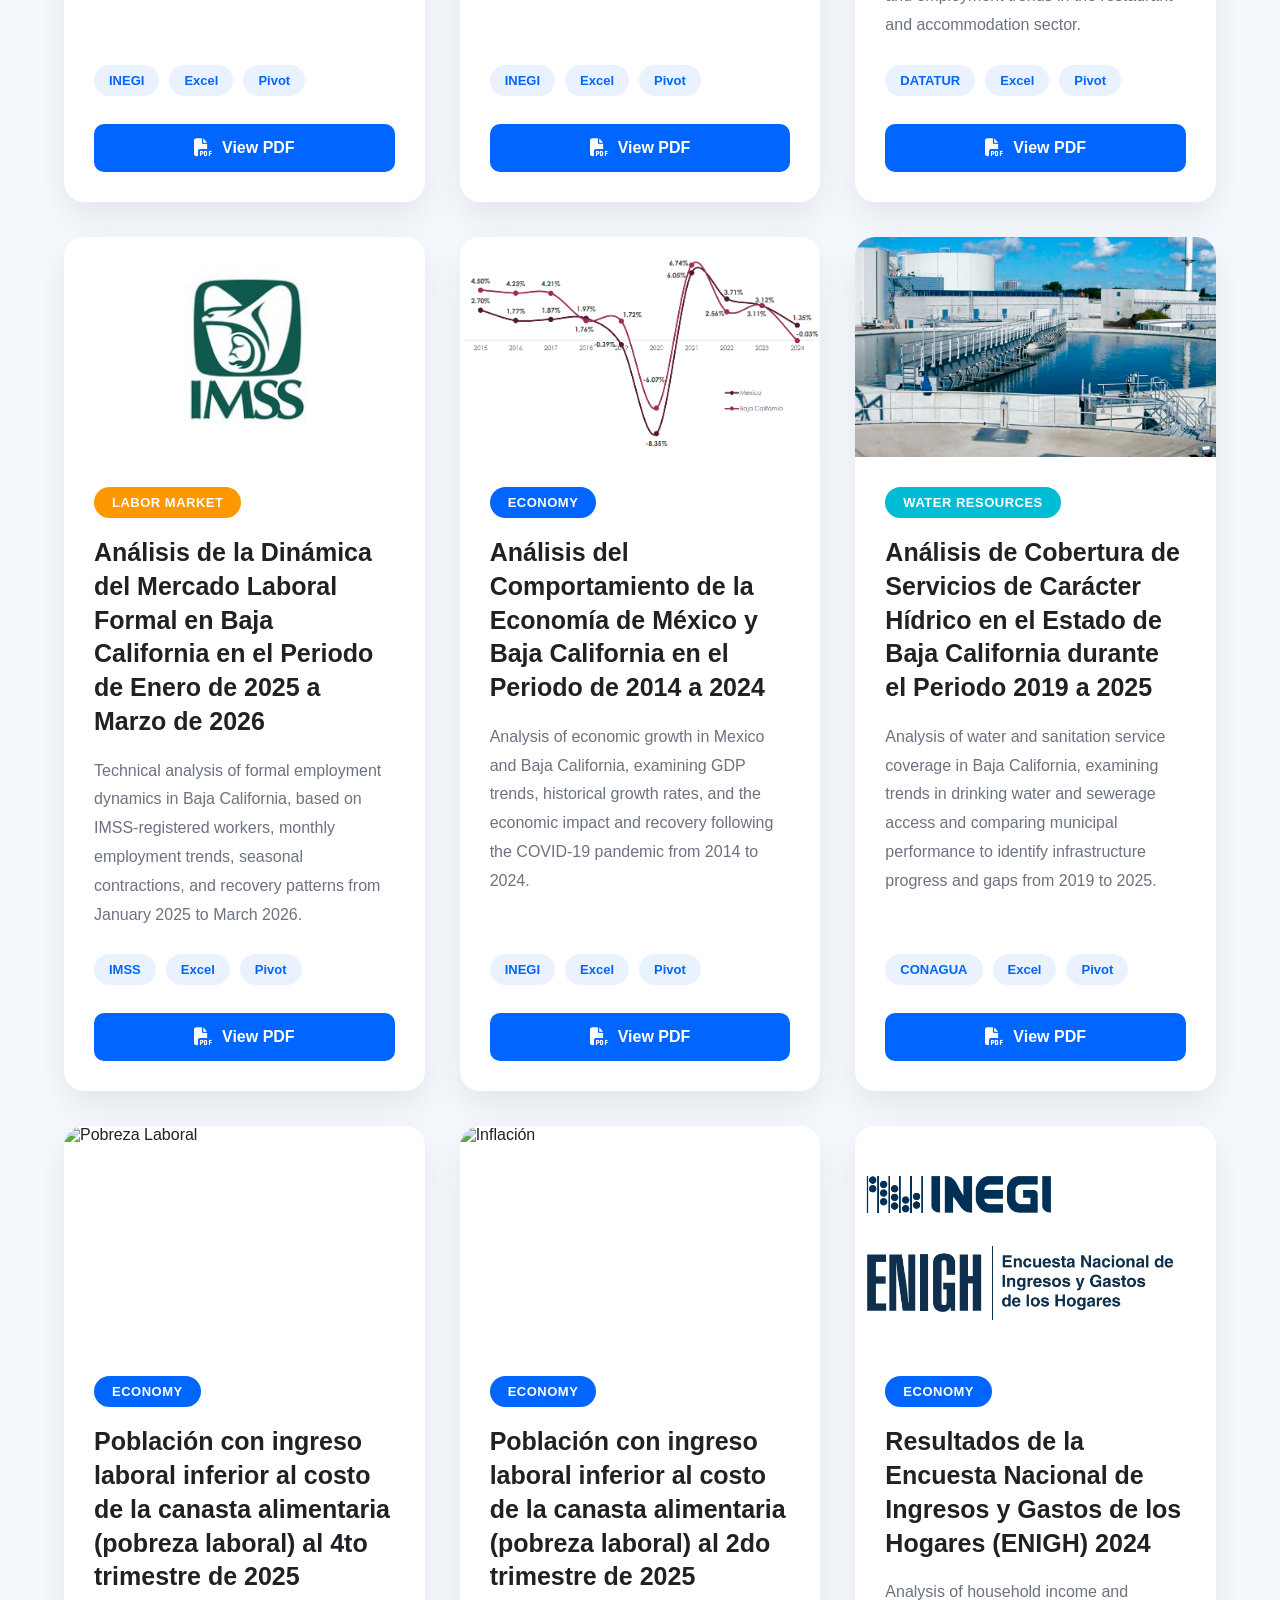
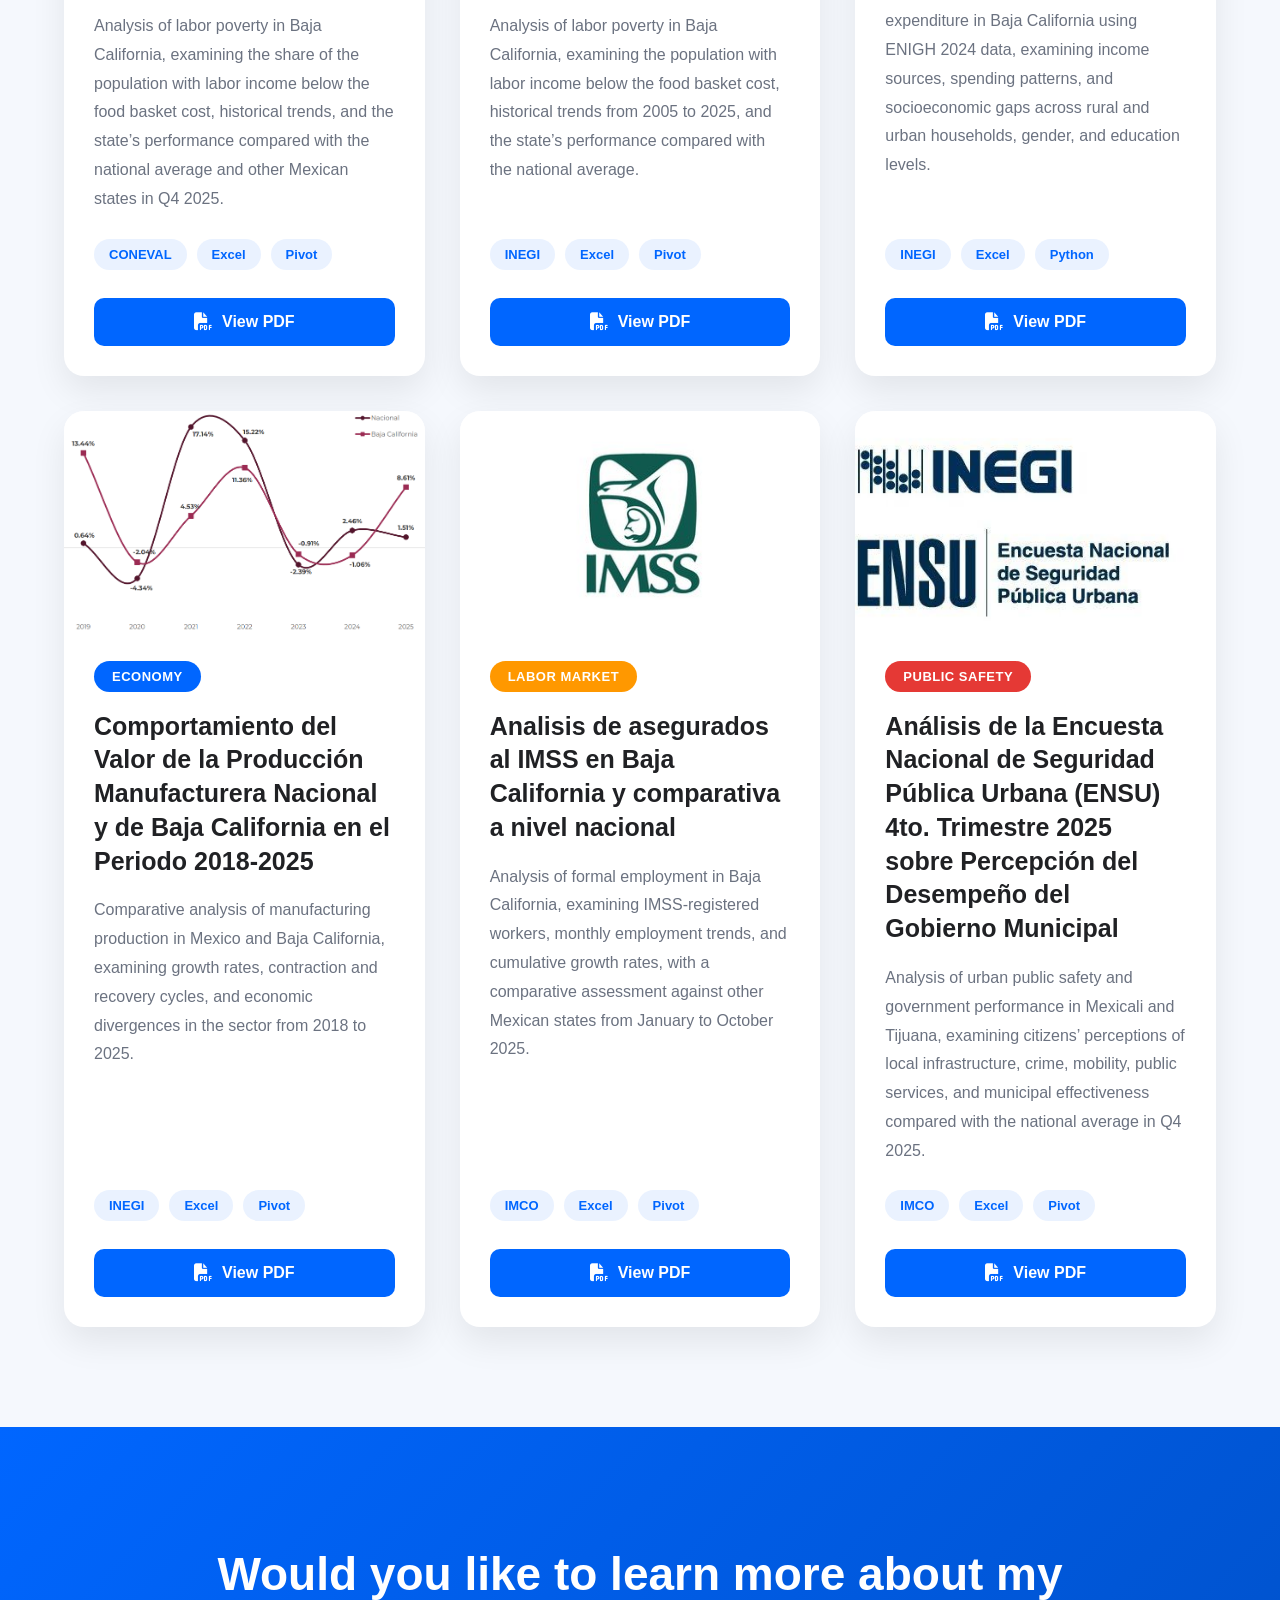
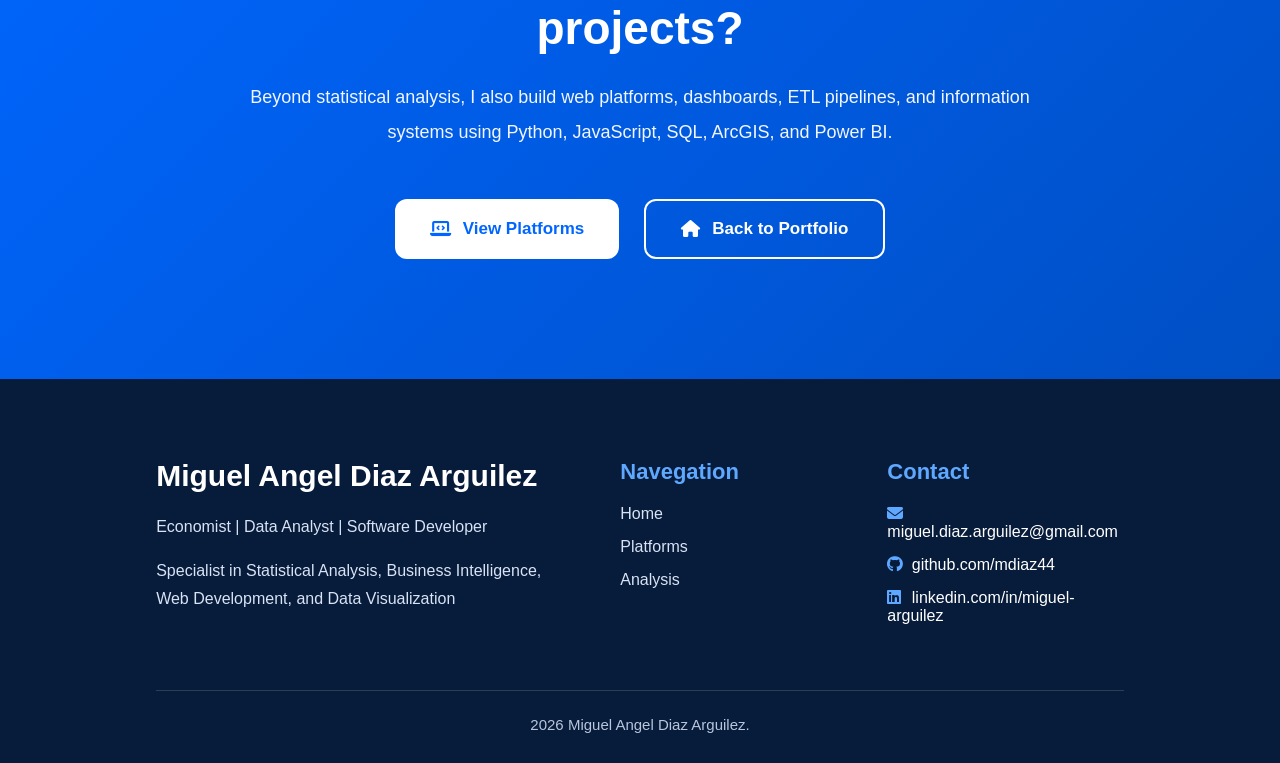
==== commit e991fd0b: "Update analisis.html" ====
--- a/analisis.html
+++ b/analisis.html
@@ -107,7 +107,7 @@
 
             <div class="hero-image">
 
-                <img src="img/COPLADE.png"
+                <img src="img/coplade.png"
                     alt="COPLADE">
 
             </div>
@@ -167,31 +167,19 @@
 
             <button class="filter">
 
-                Pobreza
+                Public Safety
 
             </button>
 
             <button class="filter">
 
-                Public Safety
+                Tourism
 
             </button>
 
             <button class="filter">
 
-                Tourism
-
-            </button>
-
-            <button class="filter">
-
                 Water Resources
-
-            </button>
-
-            <button class="filter">
-
-                PIB
 
             </button>
 
@@ -467,7 +455,7 @@
 
 <div class="document-card">
 
-    <img src="img/documentos/agua.webp"
+    <img src="img/agua.jpg"
         alt="Agua">
 
     <div class="document-content">
@@ -496,11 +484,11 @@
 
             <span>Excel</span>
 
-            <span>Power BI</span>
-
-        </div>
-
-        <a href="pdf/agua.pdf"
+            <span>Pivot</span>
+
+        </div>
+
+        <a href="pdf_analisis/Analisis_Disponibilidad_Agua_datos_informe_ver_4-1.pdf"
             class="document-btn"
             target="_blank">
 
@@ -520,26 +508,25 @@
 
 <div class="document-card">
 
-    <img src="img/documentos/pobreza.webp" alt="Pobreza Laboral">
+    <img src="img/inegi.jpg" alt="Pobreza Laboral">
 
     <div class="document-content">
 
         <span class="category economia">
 
-            Pobreza
-
-        </span>
-
-        <h3>
-
-            Pobreza Laboral
-
-        </h3>
-
-        <p>
-
-            Análisis sobre la evolución de la pobreza laboral en Baja California
-            utilizando información de CONEVAL e INEGI.
+            Economy
+
+        </span>
+
+        <h3>
+
+            Población con ingreso laboral inferior al costo de la canasta alimentaria (pobreza laboral) al 4to trimestre de 2025
+
+        </h3>
+
+        <p>
+
+            Analysis of labor poverty in Baja California, examining the share of the population with labor income below the food basket cost, historical trends, and the state’s performance compared with the national average and other Mexican states in Q4 2025.
 
         </p>
 
@@ -549,11 +536,11 @@
 
             <span>Excel</span>
 
-            <span>Power BI</span>
-
-        </div>
-
-        <a href="pdf/pobreza_laboral.pdf"
+            <span>Pivot</span>
+
+        </div>
+
+        <a href="pdf_analisis/ficha_pobreza_laboral_4to_trimestre_2025_ver_3.pdf"
             target="_blank"
             class="document-btn">
 
@@ -571,26 +558,25 @@
 
 <div class="document-card">
 
-    <img src="img/documentos/inflacion.webp" alt="Inflación">
+    <img src="img/inegi.jpg" alt="Inflación">
 
     <div class="document-content">
 
         <span class="category economia">
 
-            Economía
-
-        </span>
-
-        <h3>
-
-            Inflación e Índice Nacional de Precios al Consumidor
-
-        </h3>
-
-        <p>
-
-            Evolución de la inflación nacional y estatal, variaciones
-            mensuales y principales componentes del INPC.
+            Economy
+
+        </span>
+
+        <h3>
+
+            Población con ingreso laboral inferior al costo de la canasta alimentaria (pobreza laboral) al 2do trimestre de 2025
+
+        </h3>
+
+        <p>
+
+            Analysis of labor poverty in Baja California, examining the population with labor income below the food basket cost, historical trends from 2005 to 2025, and the state’s performance compared with the national average.
 
         </p>
 
@@ -600,11 +586,11 @@
 
             <span>Excel</span>
 
-            <span>Power BI</span>
-
-        </div>
-
-        <a href="pdf/inflacion.pdf"
+            <span>Pivot</span>
+
+        </div>
+
+        <a href="pdf_analisis/ficha_pobreza_laboral_2do_trimestre_2025.pdf"
             target="_blank"
             class="document-btn">
 
@@ -622,26 +608,25 @@
 
 <div class="document-card">
 
-    <img src="img/documentos/poblacion.webp" alt="Población">
+    <img src="img/ENIGH.png" alt="Población">
 
     <div class="document-content">
 
         <span class="category economia">
 
-            Demografía
-
-        </span>
-
-        <h3>
-
-            Indicadores Demográficos
-
-        </h3>
-
-        <p>
-
-            Evolución de la población, estructura por edad,
-            crecimiento natural y migración en Baja California.
+            Economy
+
+        </span>
+
+        <h3>
+
+            Resultados de la Encuesta Nacional de Ingresos y Gastos de los Hogares (ENIGH) 2024
+
+        </h3>
+
+        <p>
+
+            Analysis of household income and expenditure in Baja California using ENIGH 2024 data, examining income sources, spending patterns, and socioeconomic gaps across rural and urban households, gender, and education levels.
 
         </p>
 
@@ -655,7 +640,7 @@
 
         </div>
 
-        <a href="pdf/poblacion.pdf"
+        <a href="pdf_analisis/Ficha informativa ENIGH 2024_ver4.pdf"
             target="_blank"
             class="document-btn">
 
@@ -673,26 +658,25 @@
 
 <div class="document-card">
 
-    <img src="img/documentos/vivienda.webp" alt="Vivienda">
+    <img src="img/manufactura.png" alt="Manufactura">
 
     <div class="document-content">
 
         <span class="category economia">
 
-            Vivienda
-
-        </span>
-
-        <h3>
-
-            Vivienda y Servicios Básicos
-
-        </h3>
-
-        <p>
-
-            Estadísticas sobre vivienda, disponibilidad
-            de servicios básicos y condiciones habitacionales.
+            Economy
+
+        </span>
+
+        <h3>
+
+            Comportamiento del Valor de la Producción Manufacturera Nacional y de Baja California en el Periodo 2018-2025
+
+        </h3>
+
+        <p>
+
+            Comparative analysis of manufacturing production in Mexico and Baja California, examining growth rates, contraction and recovery cycles, and economic divergences in the sector from 2018 to 2025.
 
         </p>
 
@@ -702,11 +686,11 @@
 
             <span>Excel</span>
 
-            <span>ArcGIS</span>
-
-        </div>
-
-        <a href="pdf/vivienda.pdf"
+            <span>Pivot</span>
+
+        </div>
+
+        <a href="pdf_analisis/Ficha_Manufactura_BC_vs_Nacional-Con-OBS-1.pdf"
             target="_blank"
             class="document-btn">
 
@@ -724,27 +708,25 @@
 
 <div class="document-card">
 
-    <img src="img/documentos/competitividad.webp" alt="Competitividad">
-
-    <div class="document-content">
-
-        <span class="category economia">
-
-            Competitividad
-
-        </span>
-
-        <h3>
-
-            Índice de Competitividad Estatal
-
-        </h3>
-
-        <p>
-
-            Comparativo del desempeño económico,
-            innovación y competitividad de Baja California
-            respecto al resto del país.
+    <img src="img/IMSS.jpg" alt="Competitividad">
+
+    <div class="document-content">
+
+        <span class="category empleo">
+
+            Labor Market
+
+        </span>
+
+        <h3>
+
+            Analisis de asegurados al IMSS en Baja California y comparativa a nivel nacional
+
+        </h3>
+
+        <p>
+
+            Analysis of formal employment in Baja California, examining IMSS-registered workers, monthly employment trends, and cumulative growth rates, with a comparative assessment against other Mexican states from January to October 2025.
 
         </p>
 
@@ -754,11 +736,11 @@
 
             <span>Excel</span>
 
-            <span>Power BI</span>
-
-        </div>
-
-        <a href="pdf/competitividad.pdf"
+            <span>Pivot</span>
+
+        </div>
+
+        <a href="pdf_analisis/Asegurados_BC_respecto_pais_4.pdf"
             target="_blank"
             class="document-btn">
 
@@ -776,49 +758,45 @@
 
 <div class="document-card">
 
-    <img src="img/documentos/ods.webp" alt="ODS">
-
-    <div class="document-content">
-
-        <span class="category agua">
-
-            Objetivos de Desarrollo Sostenible
-
-        </span>
-
-        <h3>
-
-            Indicadores de los ODS en Baja California
-
-        </h3>
-
-        <p>
-
-            Monitoreo de los indicadores de los Objetivos
-            de Desarrollo Sostenible mediante ArcGIS Online
-            y datos oficiales.
-
-        </p>
-
-        <div class="tags">
-
-            <span>ArcGIS</span>
-
-            <span>CSS</span>
-
-            <span>Excel</span>
-
-            <span>ETL</span>
-
-        </div>
-
-        <a href="https://ods-coplade-copladebc.hub.arcgis.com/"
+    <img src="img/ENSU.jpg" alt="Competitividad">
+
+    <div class="document-content">
+
+        <span class="category seguridad">
+
+            Public Safety
+
+        </span>
+
+        <h3>
+
+            Análisis de la Encuesta Nacional de Seguridad Pública Urbana (ENSU) 4to. Trimestre 2025 sobre Percepción del Desempeño del Gobierno Municipal
+
+        </h3>
+
+        <p>
+
+            Analysis of urban public safety and government performance in Mexicali and Tijuana, examining citizens’ perceptions of local infrastructure, crime, mobility, public services, and municipal effectiveness compared with the national average in Q4 2025.
+
+        </p>
+
+        <div class="tags">
+
+            <span>IMCO</span>
+
+            <span>Excel</span>
+
+            <span>Pivot</span>
+
+        </div>
+
+        <a href="pdf_analisis/Analisis_Percepción_desempeño_ENSU 4to trim 25.pdf"
             target="_blank"
             class="document-btn">
 
-            <i class="fa-solid fa-arrow-up-right-from-square"></i>
-
-            Open Platform
+            <i class="fa-solid fa-file-pdf"></i>
+
+            View PDF
 
         </a>
 
@@ -864,7 +842,7 @@
 
                     <i class="fa-solid fa-laptop-code"></i>
 
-                    Ver Plataformas
+                    View Platforms
 
                 </a>
 
@@ -872,7 +850,7 @@
 
                     <i class="fa-solid fa-house"></i>
 
-                    Volver al Portafolio
+                    Back to Portfolio
 
                 </a>
 
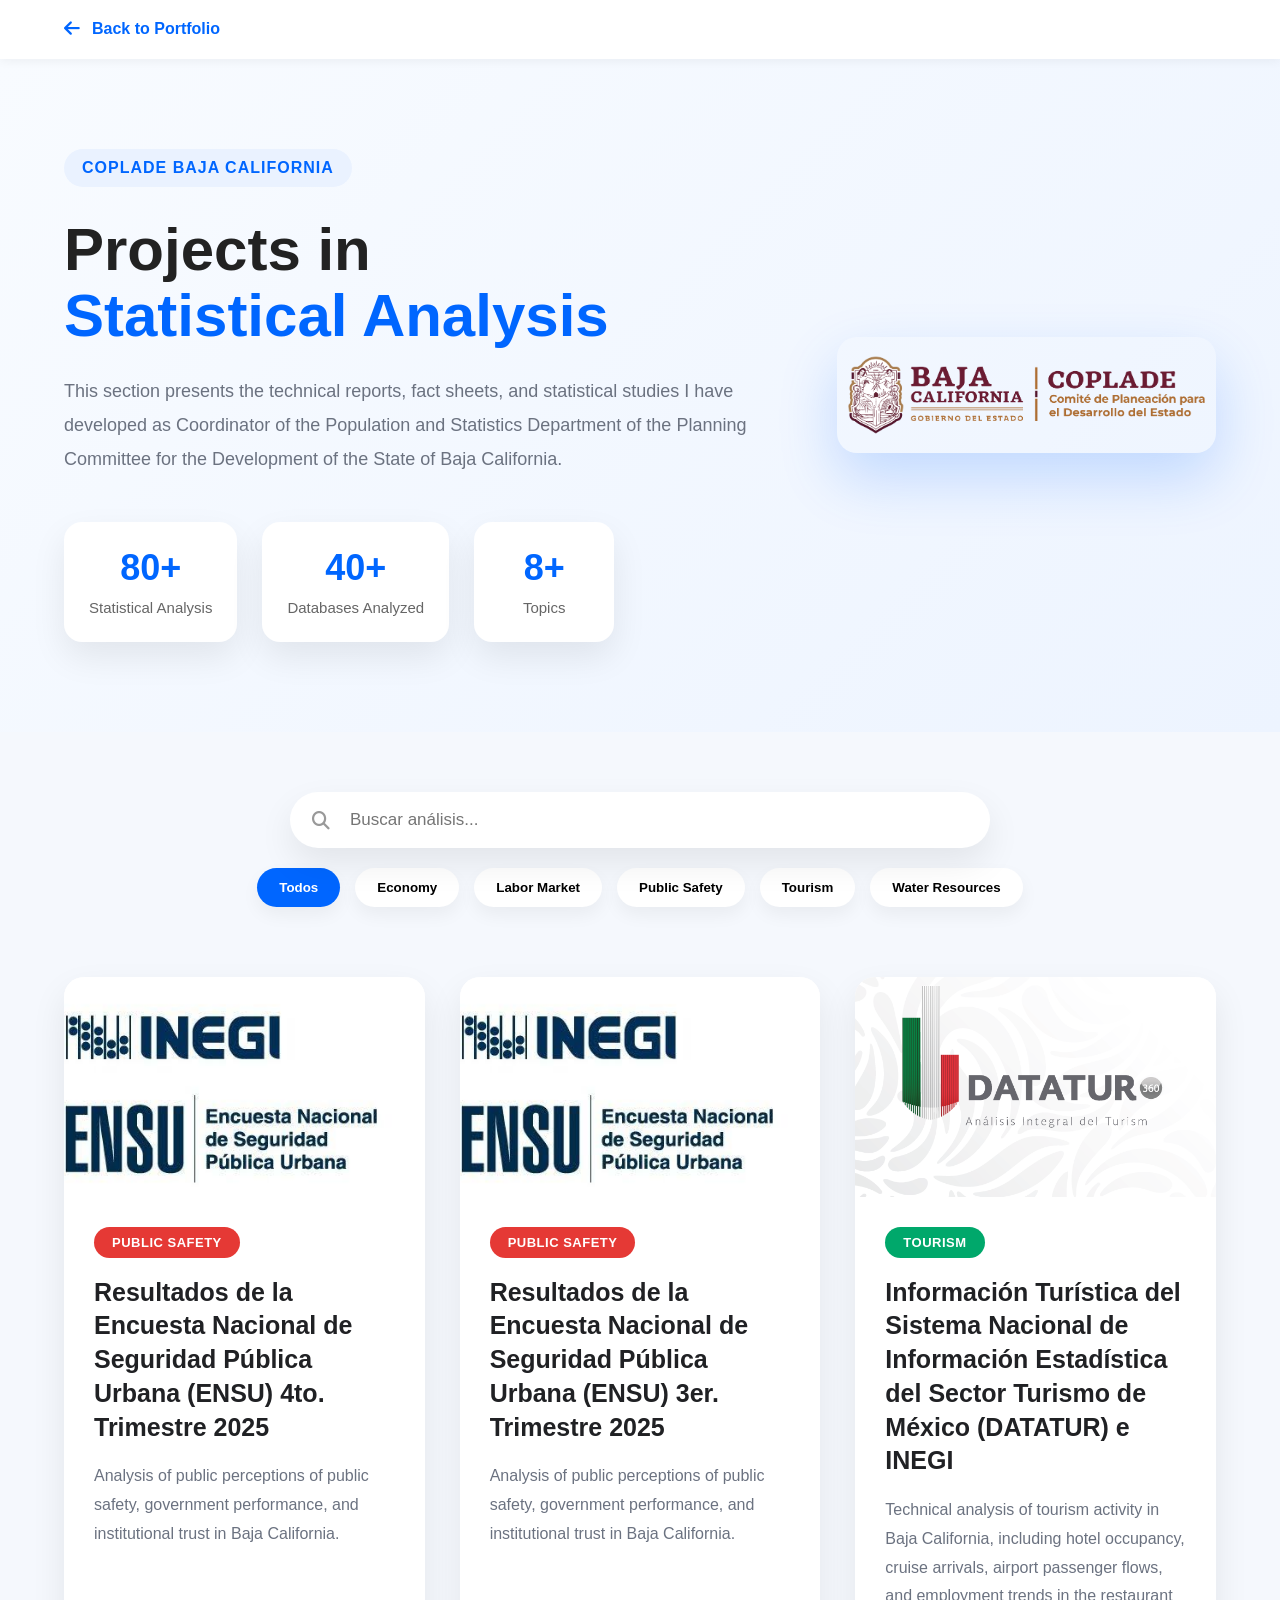
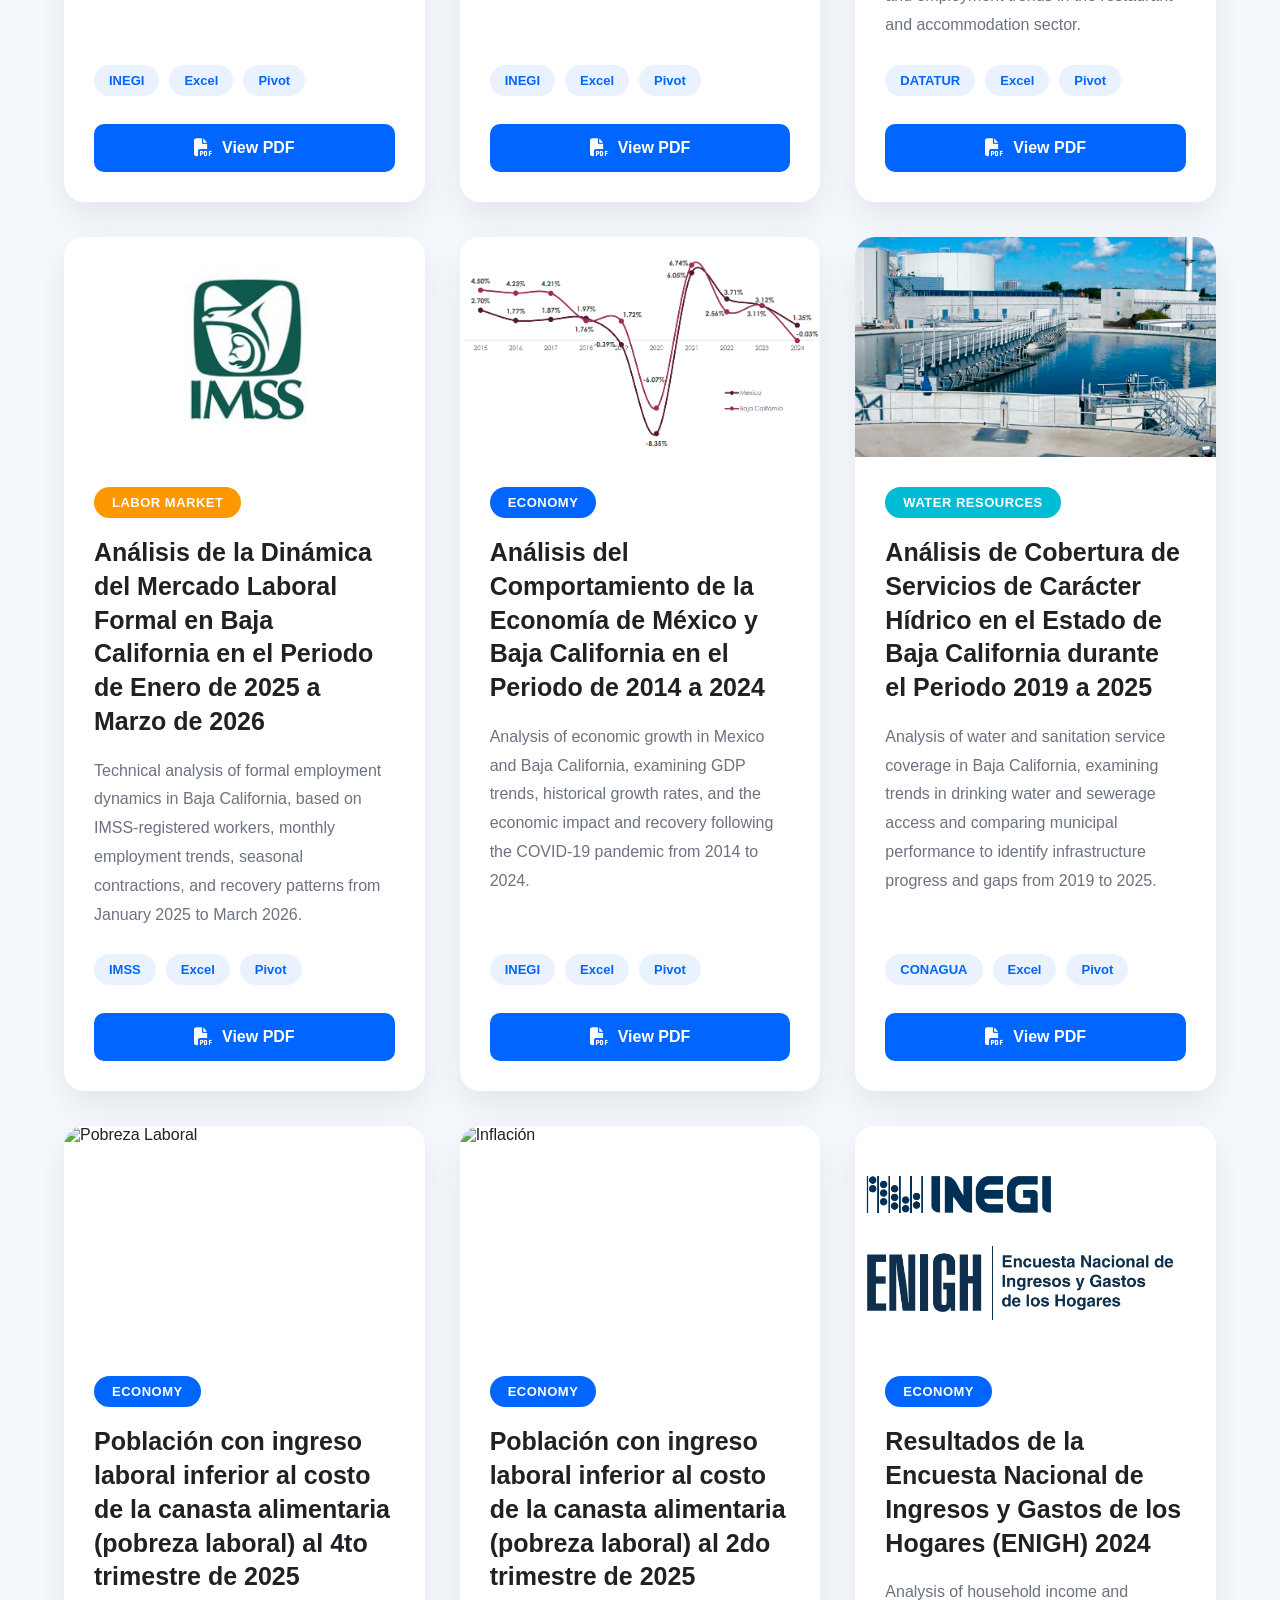
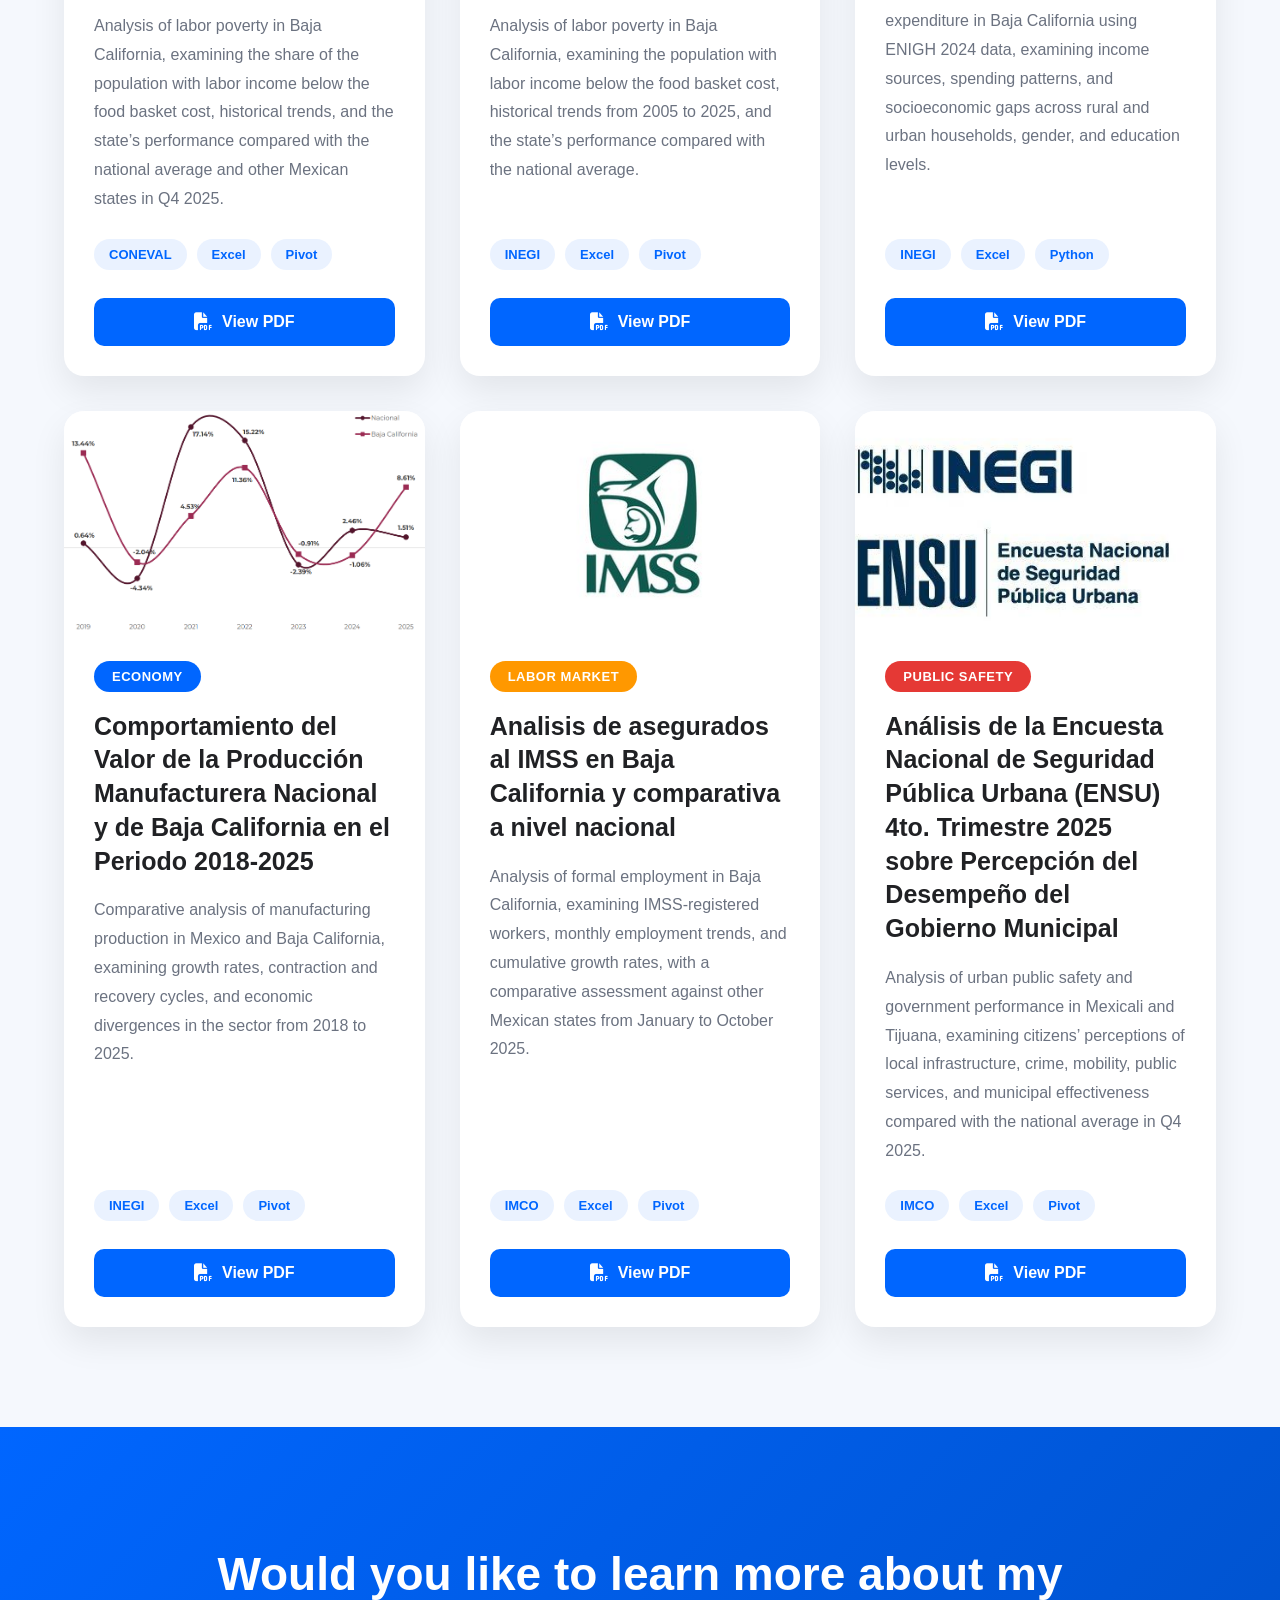
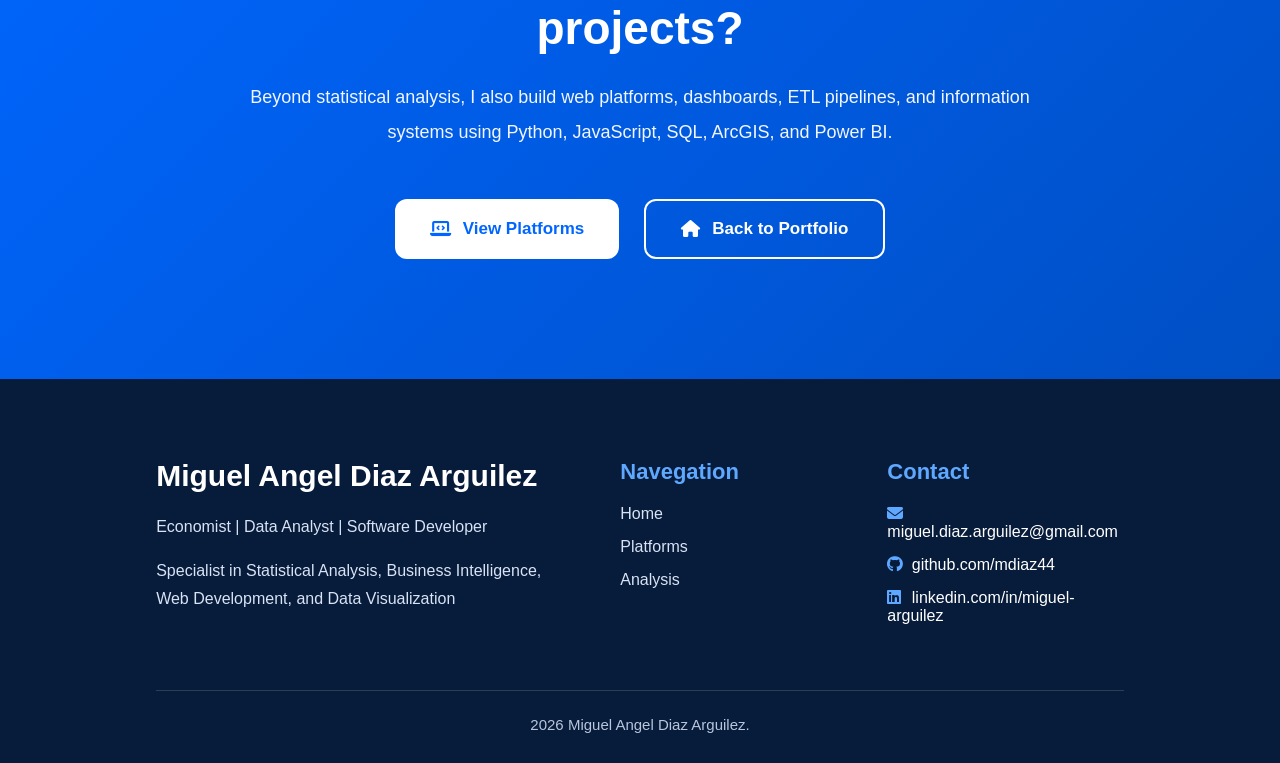
==== commit 4f26d684: "Update analisis.html" ====
--- a/analisis.html
+++ b/analisis.html
@@ -107,7 +107,7 @@
 
             <div class="hero-image">
 
-                <img src="img/coplade.png"
+                <img src="img/COPLADE.png"
                     alt="COPLADE">
 
             </div>
@@ -508,7 +508,7 @@
 
 <div class="document-card">
 
-    <img src="img/inegi.jpg" alt="Pobreza Laboral">
+    <img src="img/INEGI.jpg" alt="Pobreza Laboral">
 
     <div class="document-content">
 
@@ -558,7 +558,7 @@
 
 <div class="document-card">
 
-    <img src="img/inegi.jpg" alt="Inflación">
+    <img src="img/INEGI.jpg" alt="Inflación">
 
     <div class="document-content">
 
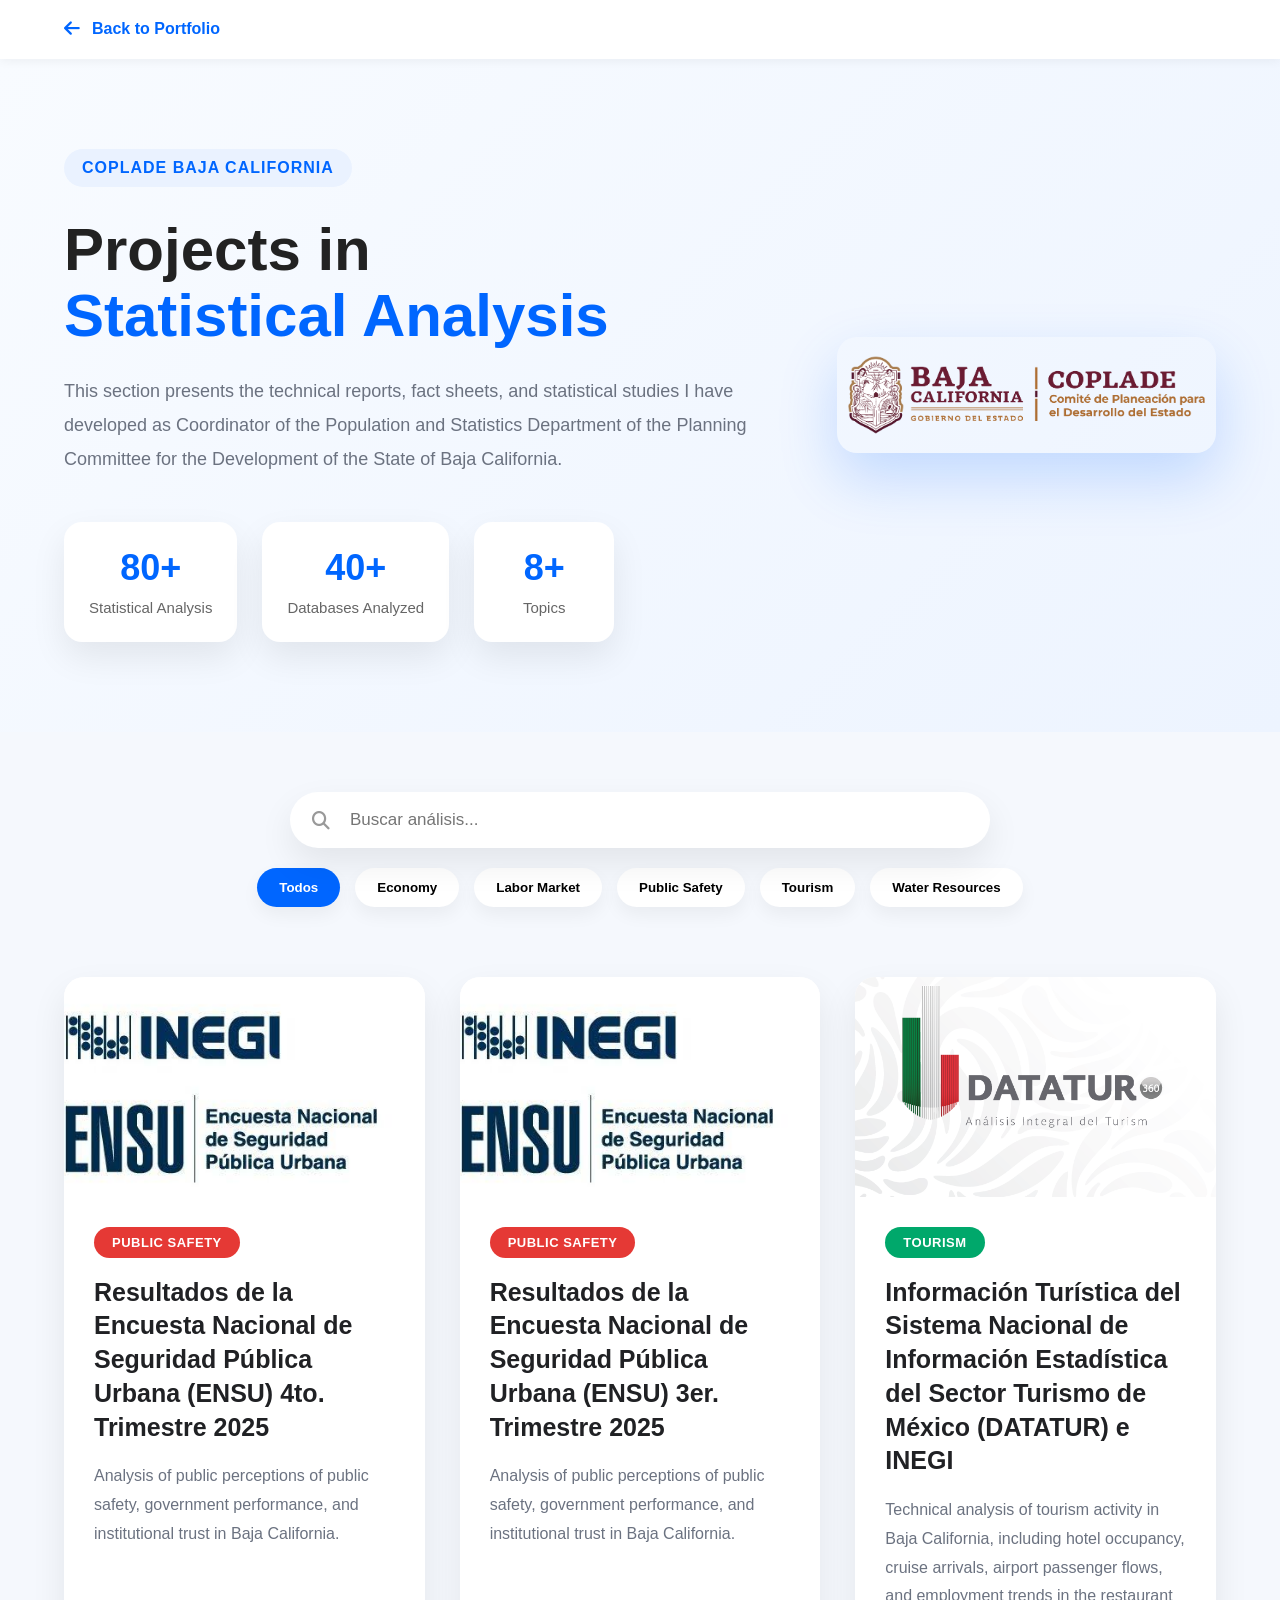
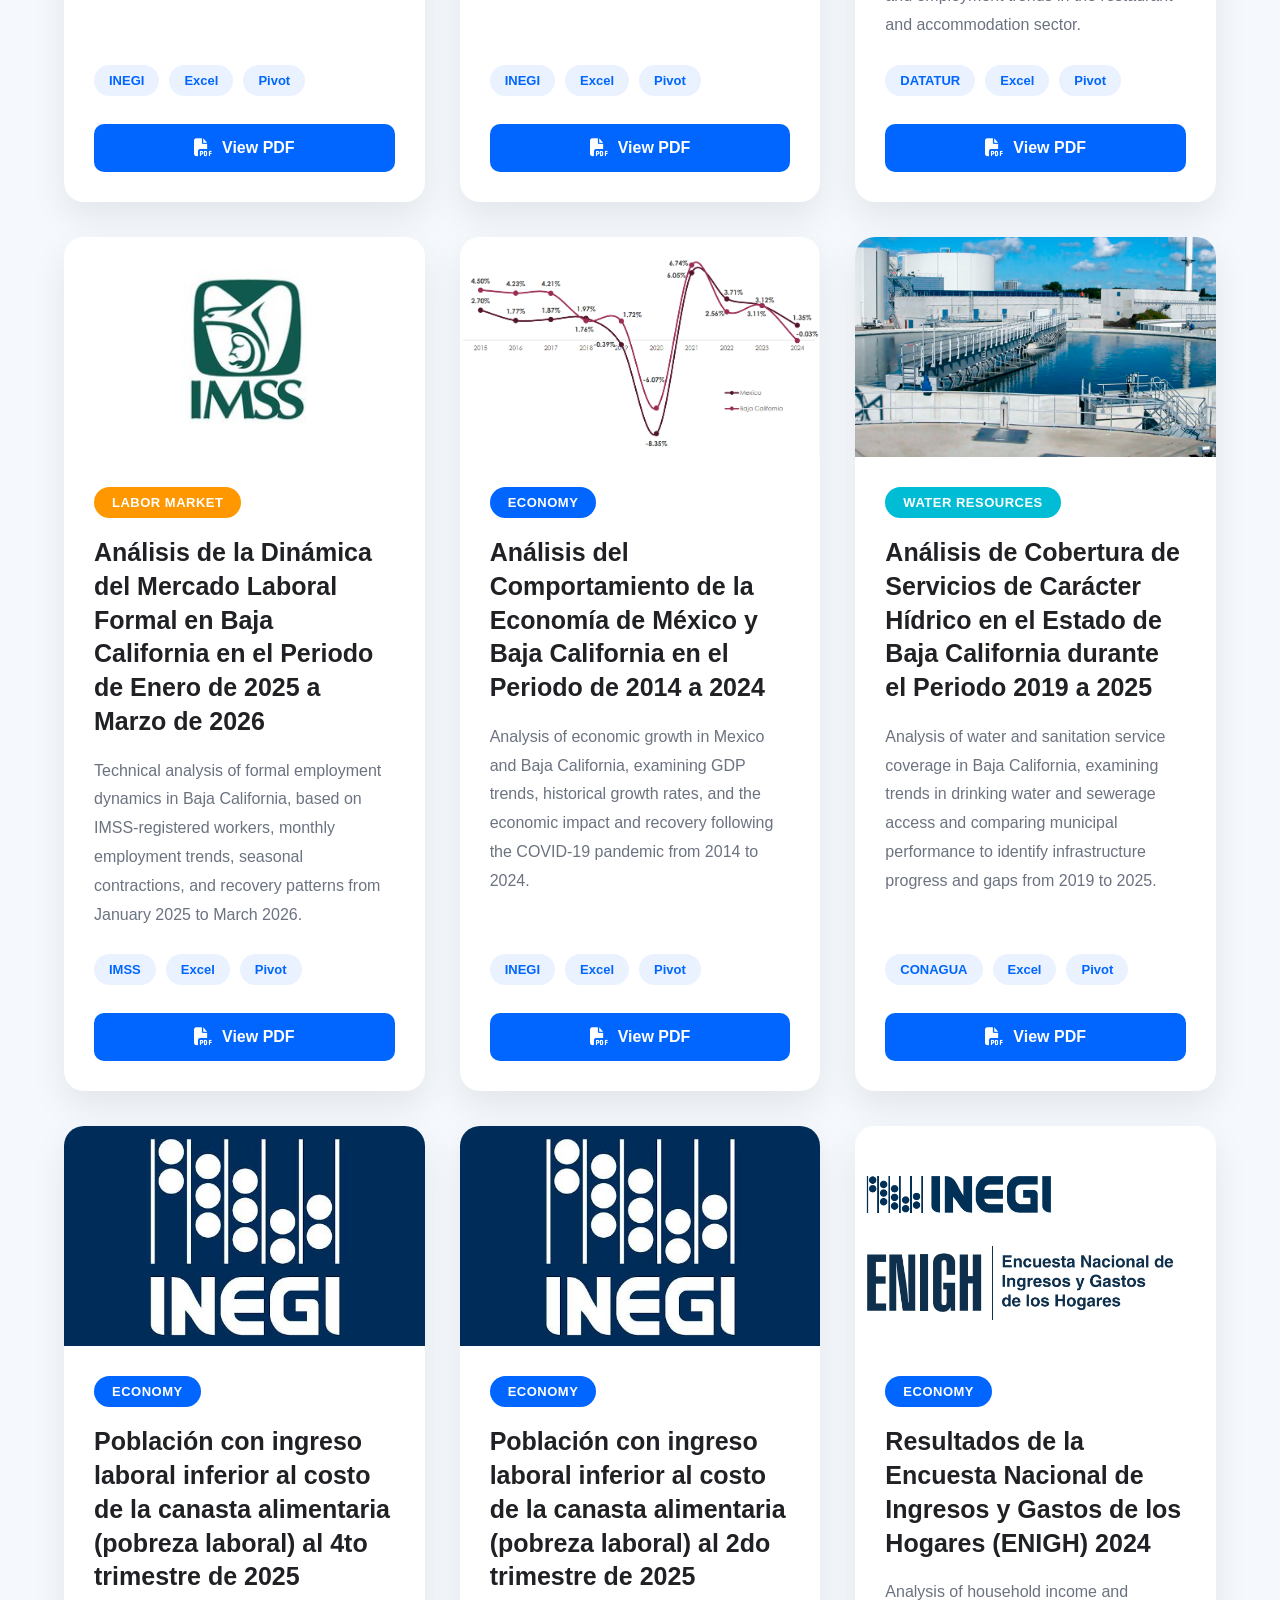
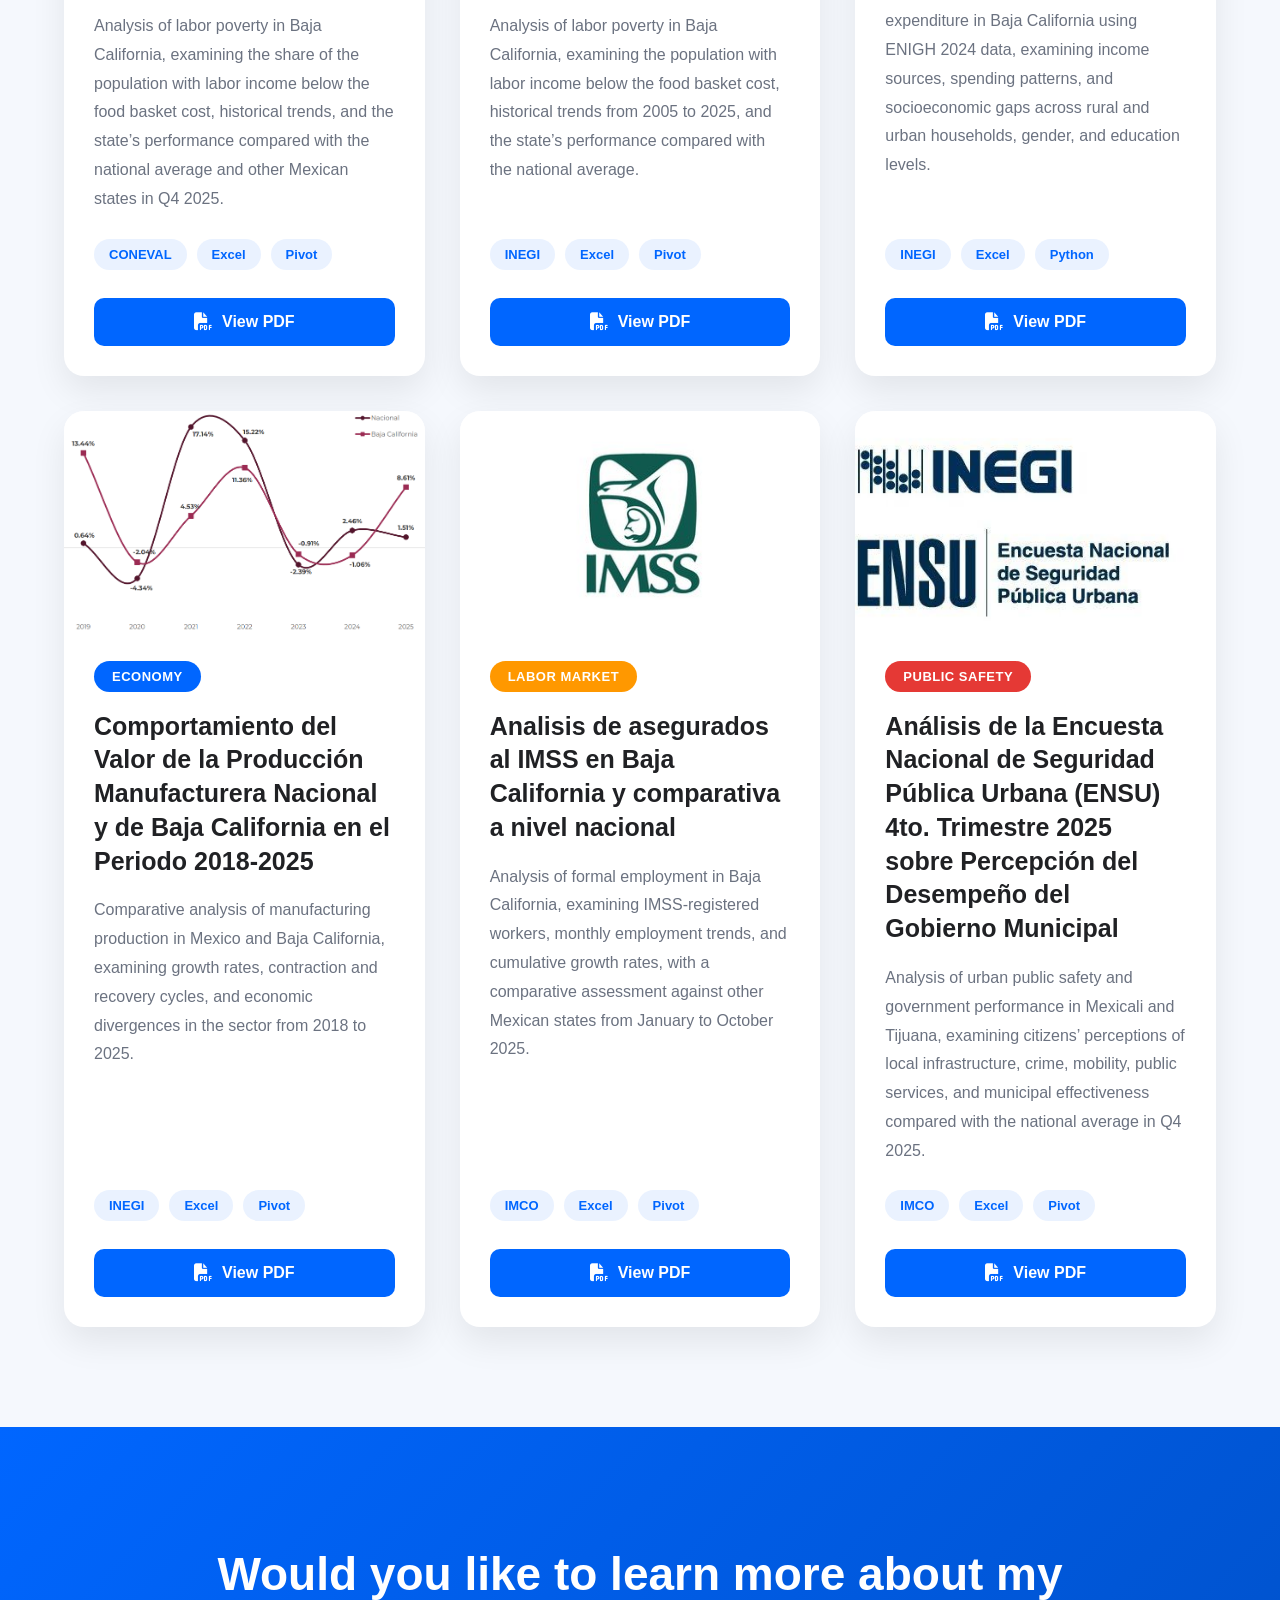
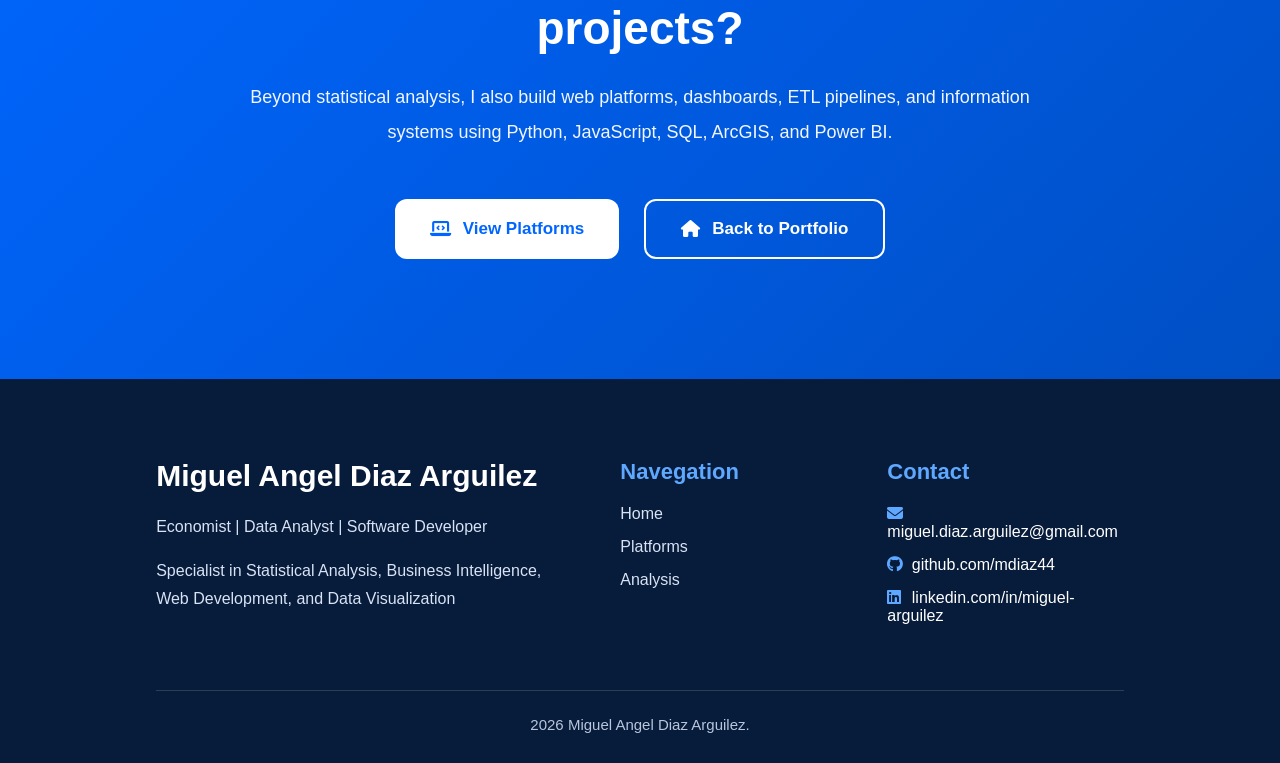
==== commit 4047f4c3: "Update analisis.html" ====
--- a/analisis.html
+++ b/analisis.html
@@ -508,7 +508,7 @@
 
 <div class="document-card">
 
-    <img src="img/INEGI.jpg" alt="Pobreza Laboral">
+    <img src="img/inegi.jpg" alt="Pobreza Laboral">
 
     <div class="document-content">
 
@@ -558,7 +558,7 @@
 
 <div class="document-card">
 
-    <img src="img/INEGI.jpg" alt="Inflación">
+    <img src="img/inegi.jpg" alt="Inflación">
 
     <div class="document-content">
 
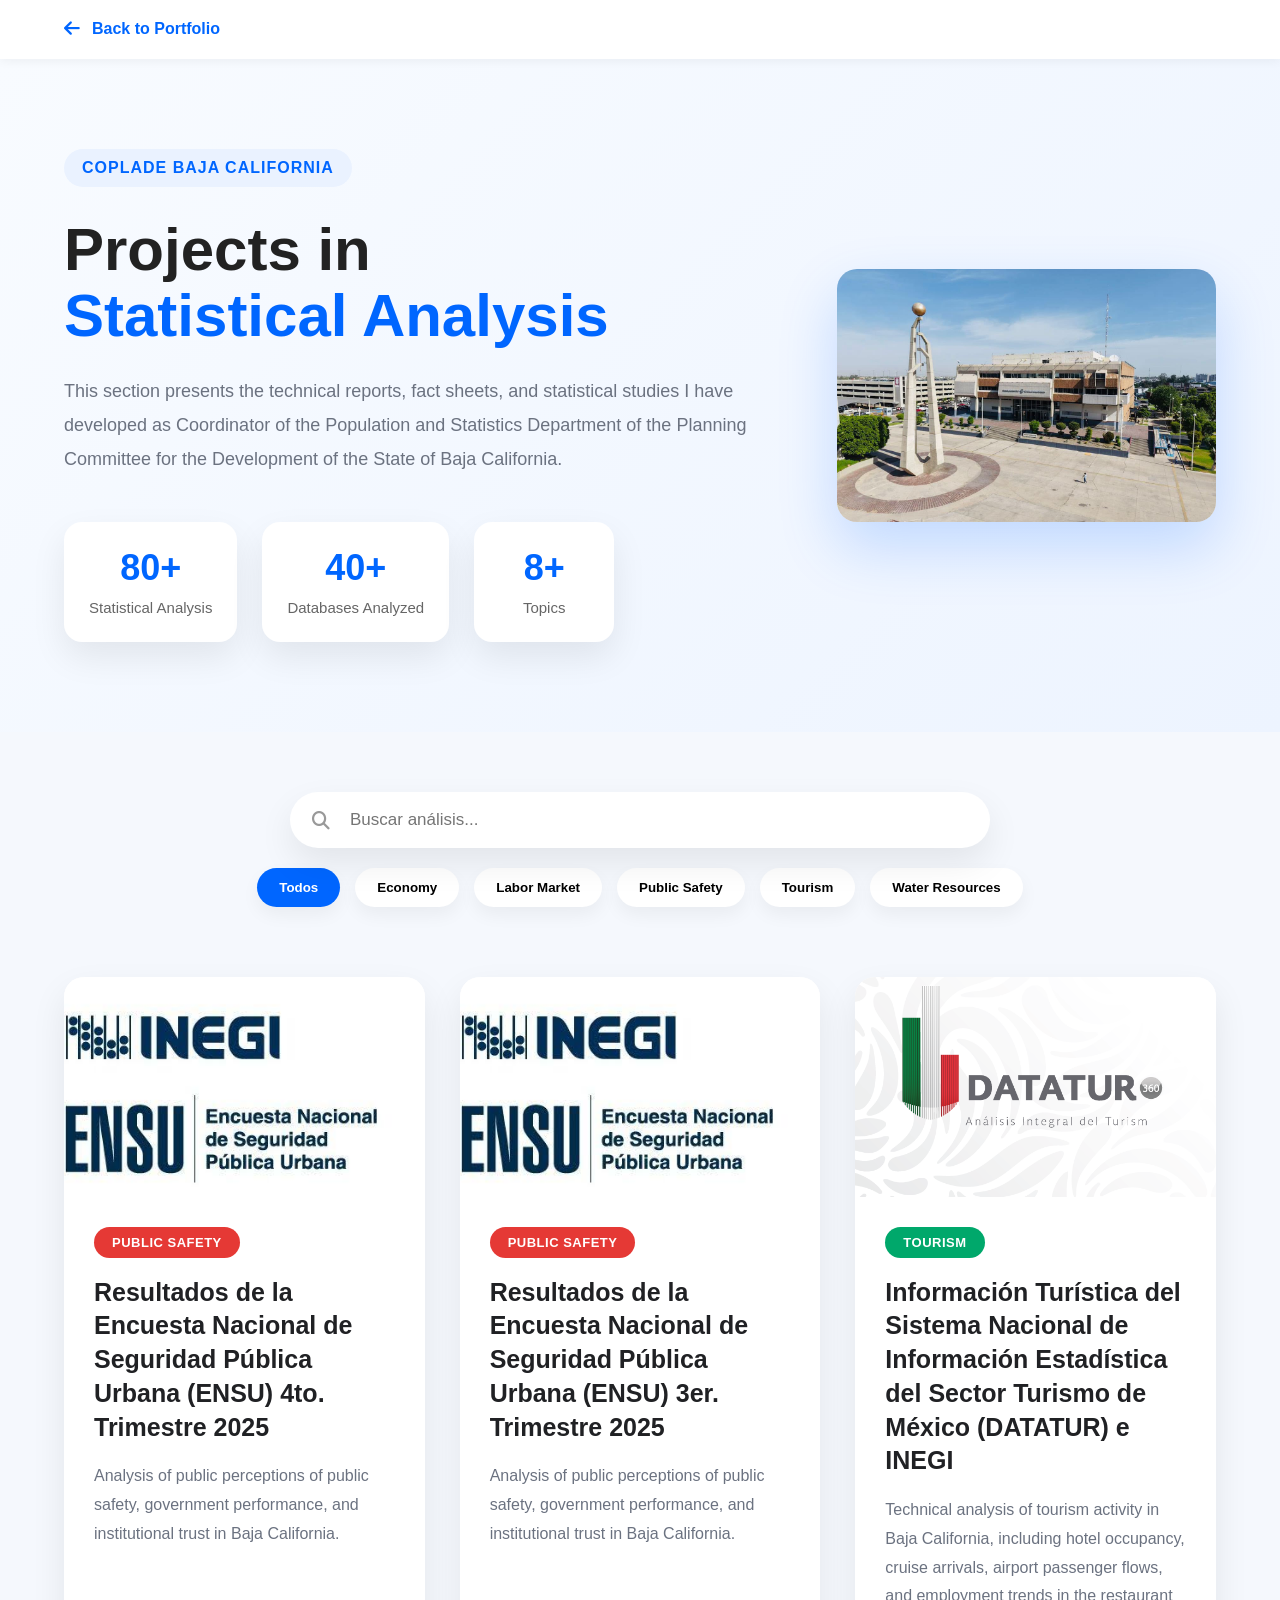
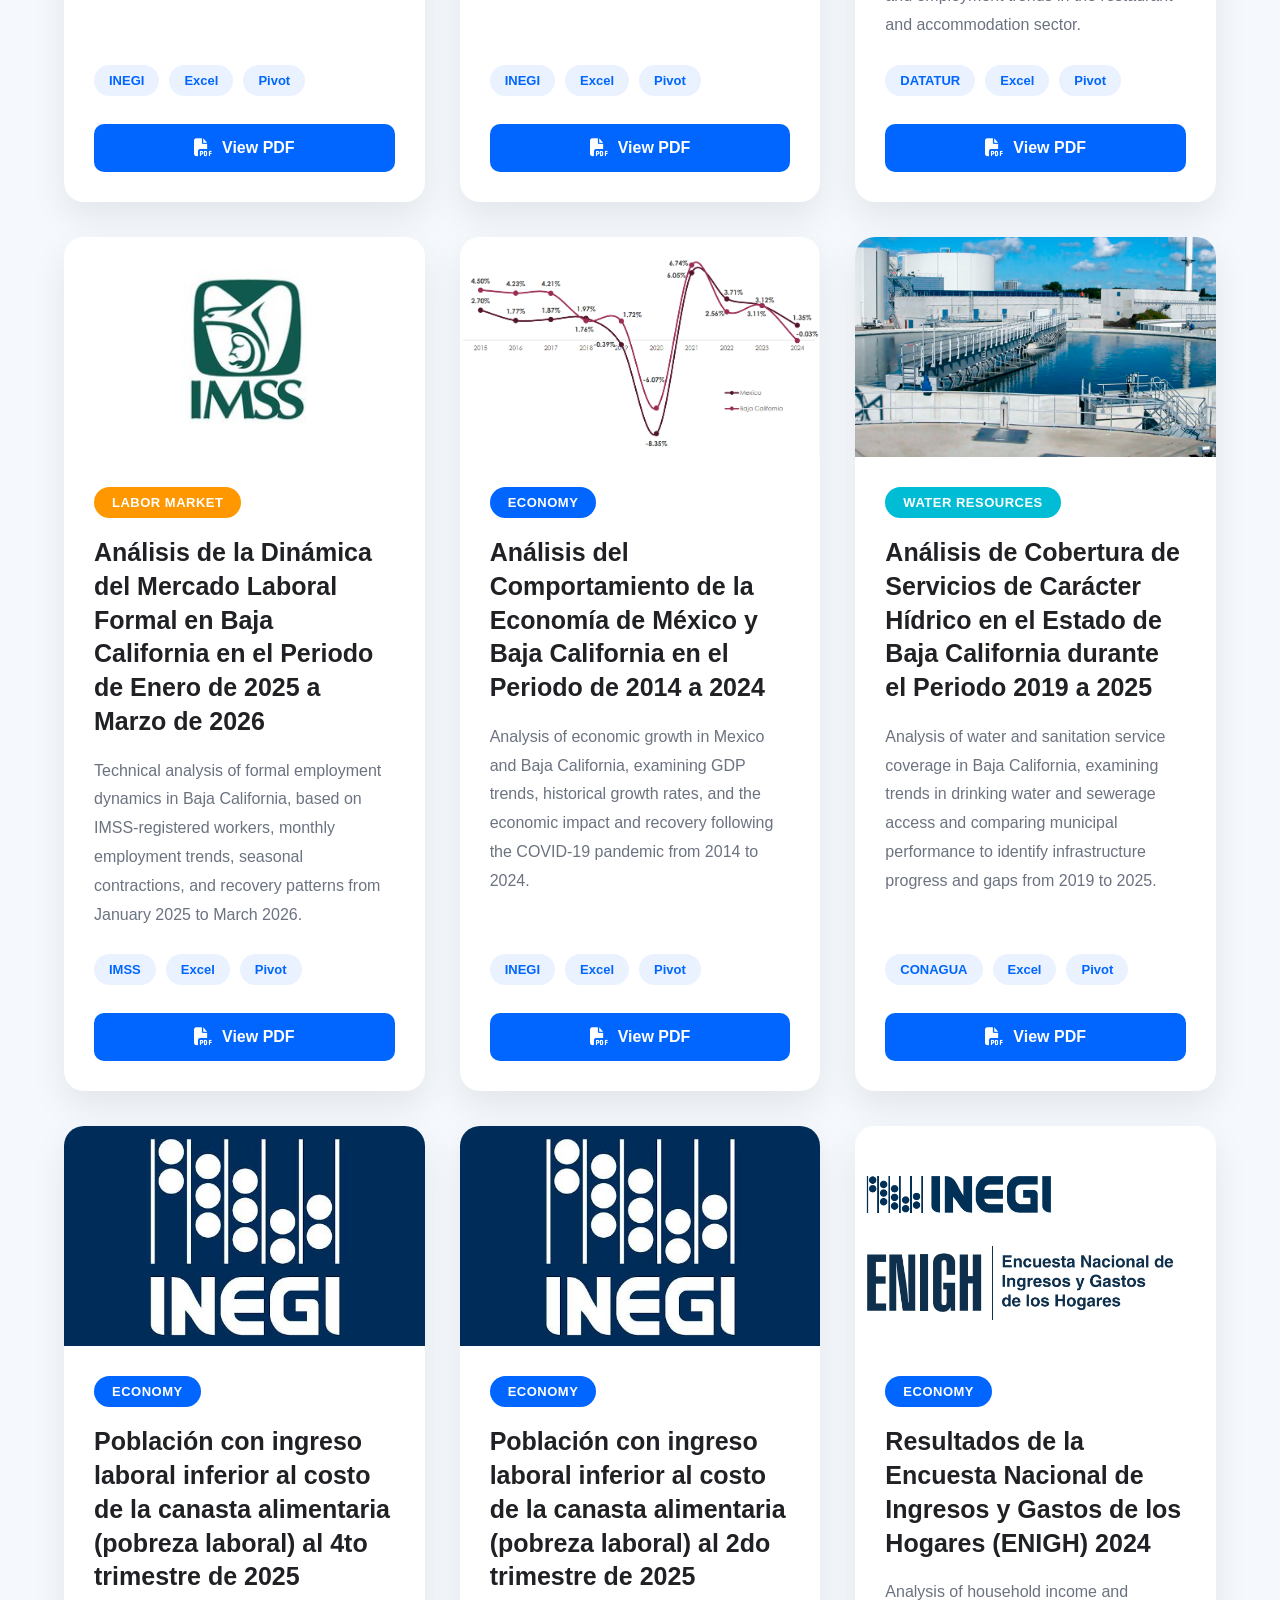
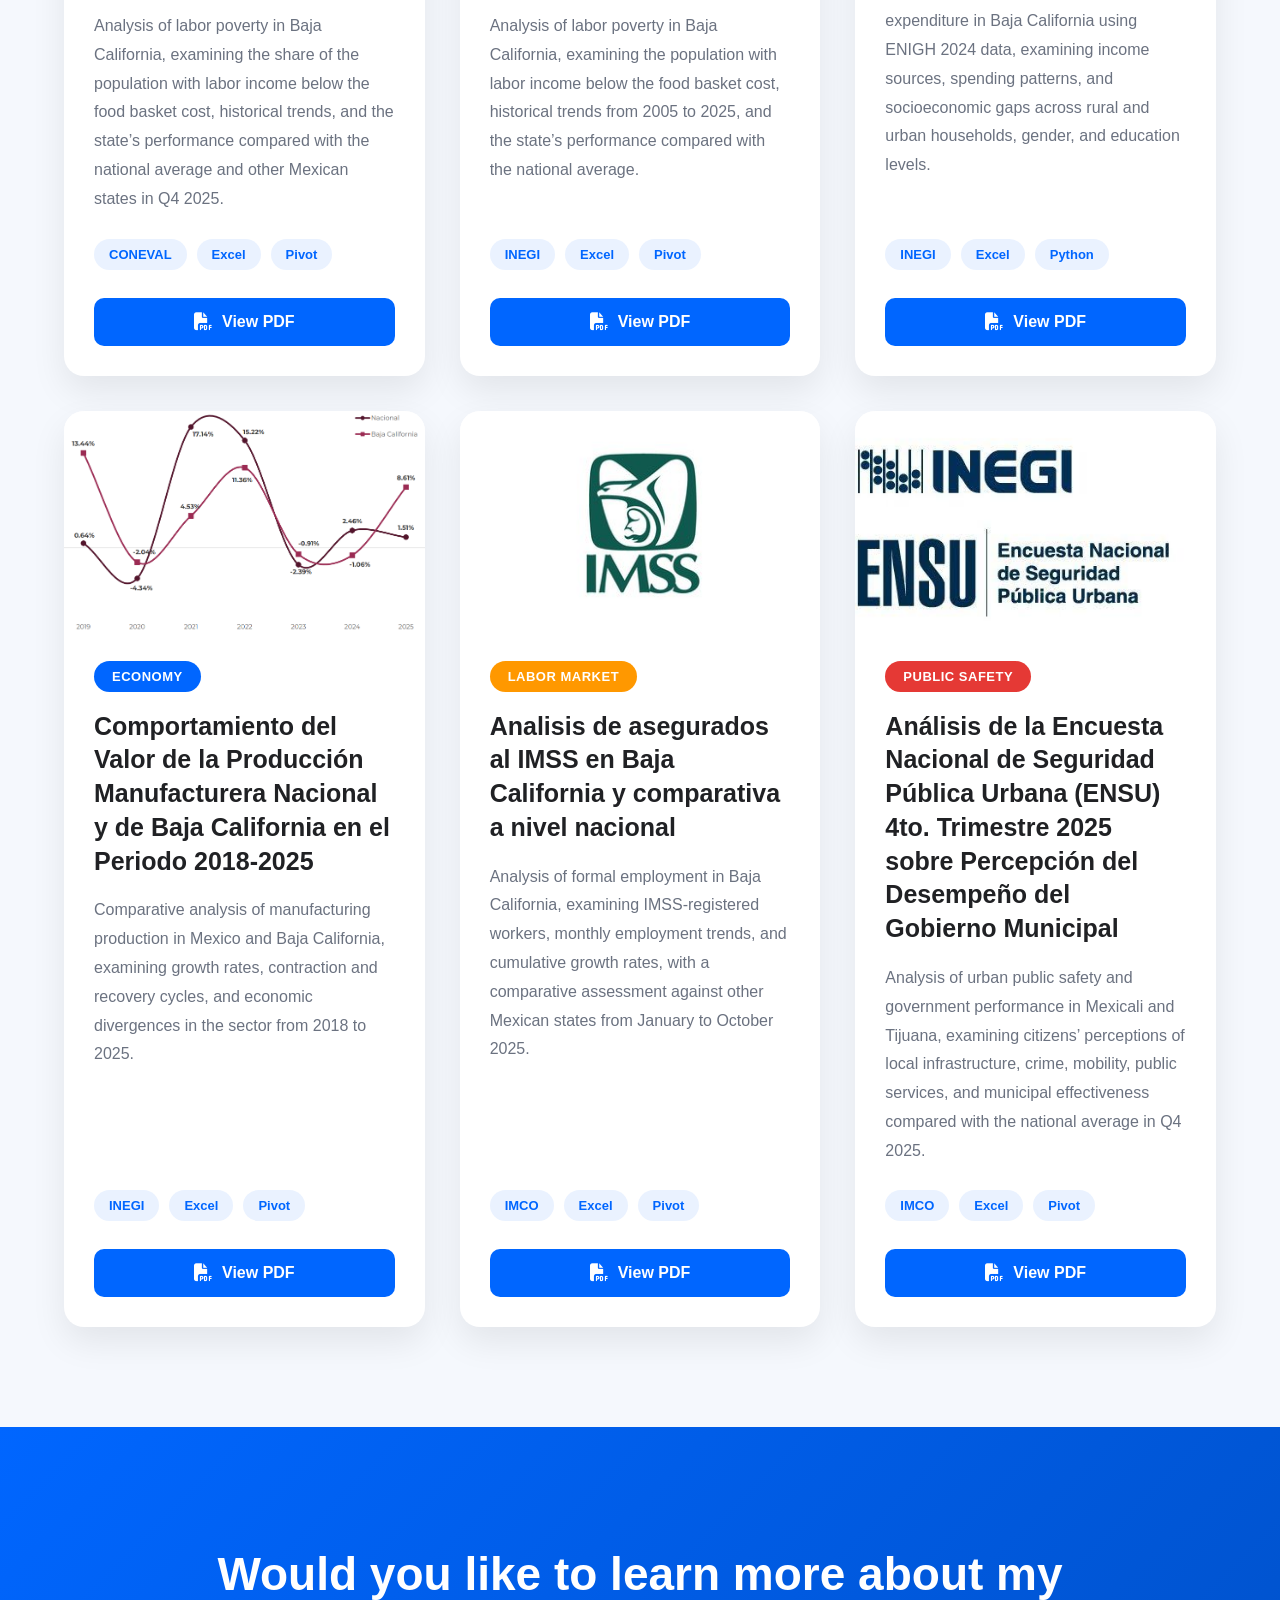
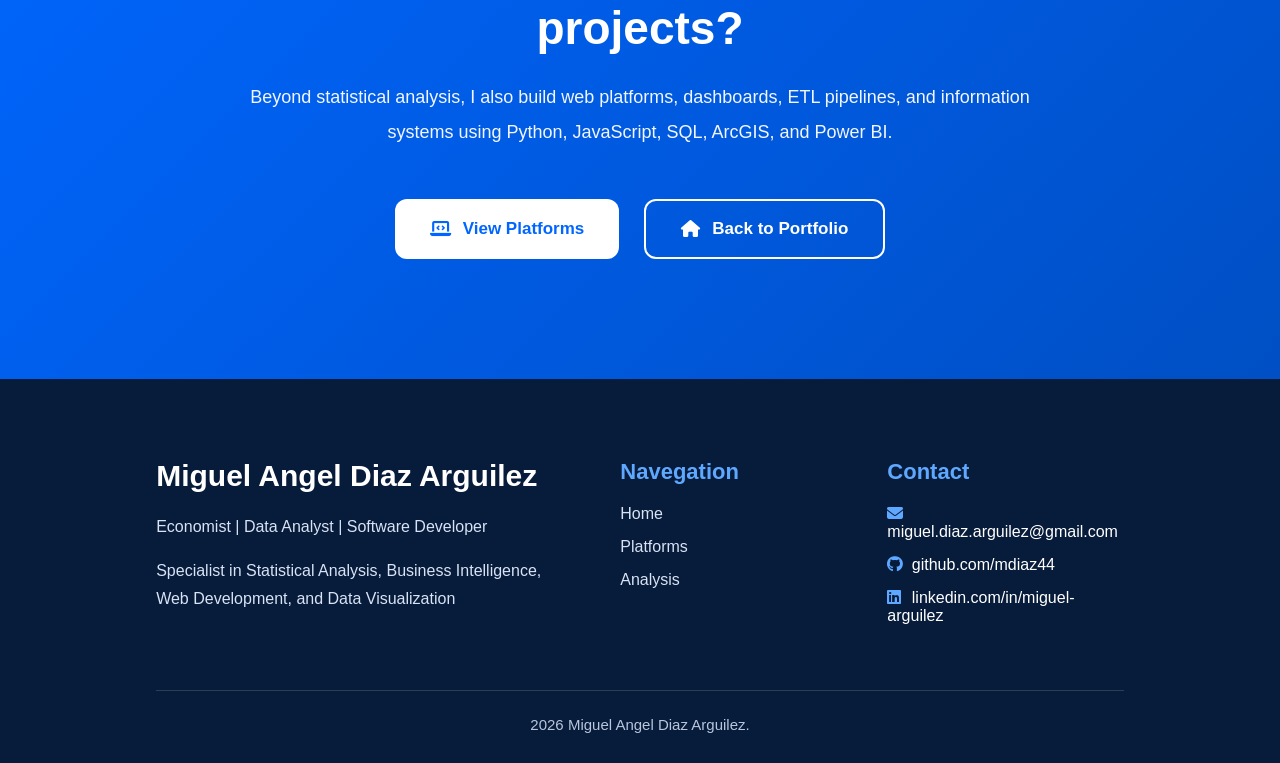
==== commit 9d02bc9f: "Update analisis.html" ====
--- a/analisis.html
+++ b/analisis.html
@@ -107,7 +107,7 @@
 
             <div class="hero-image">
 
-                <img src="img/COPLADE.png"
+                <img src="img/edi_gob.jpeg"
                     alt="COPLADE">
 
             </div>
